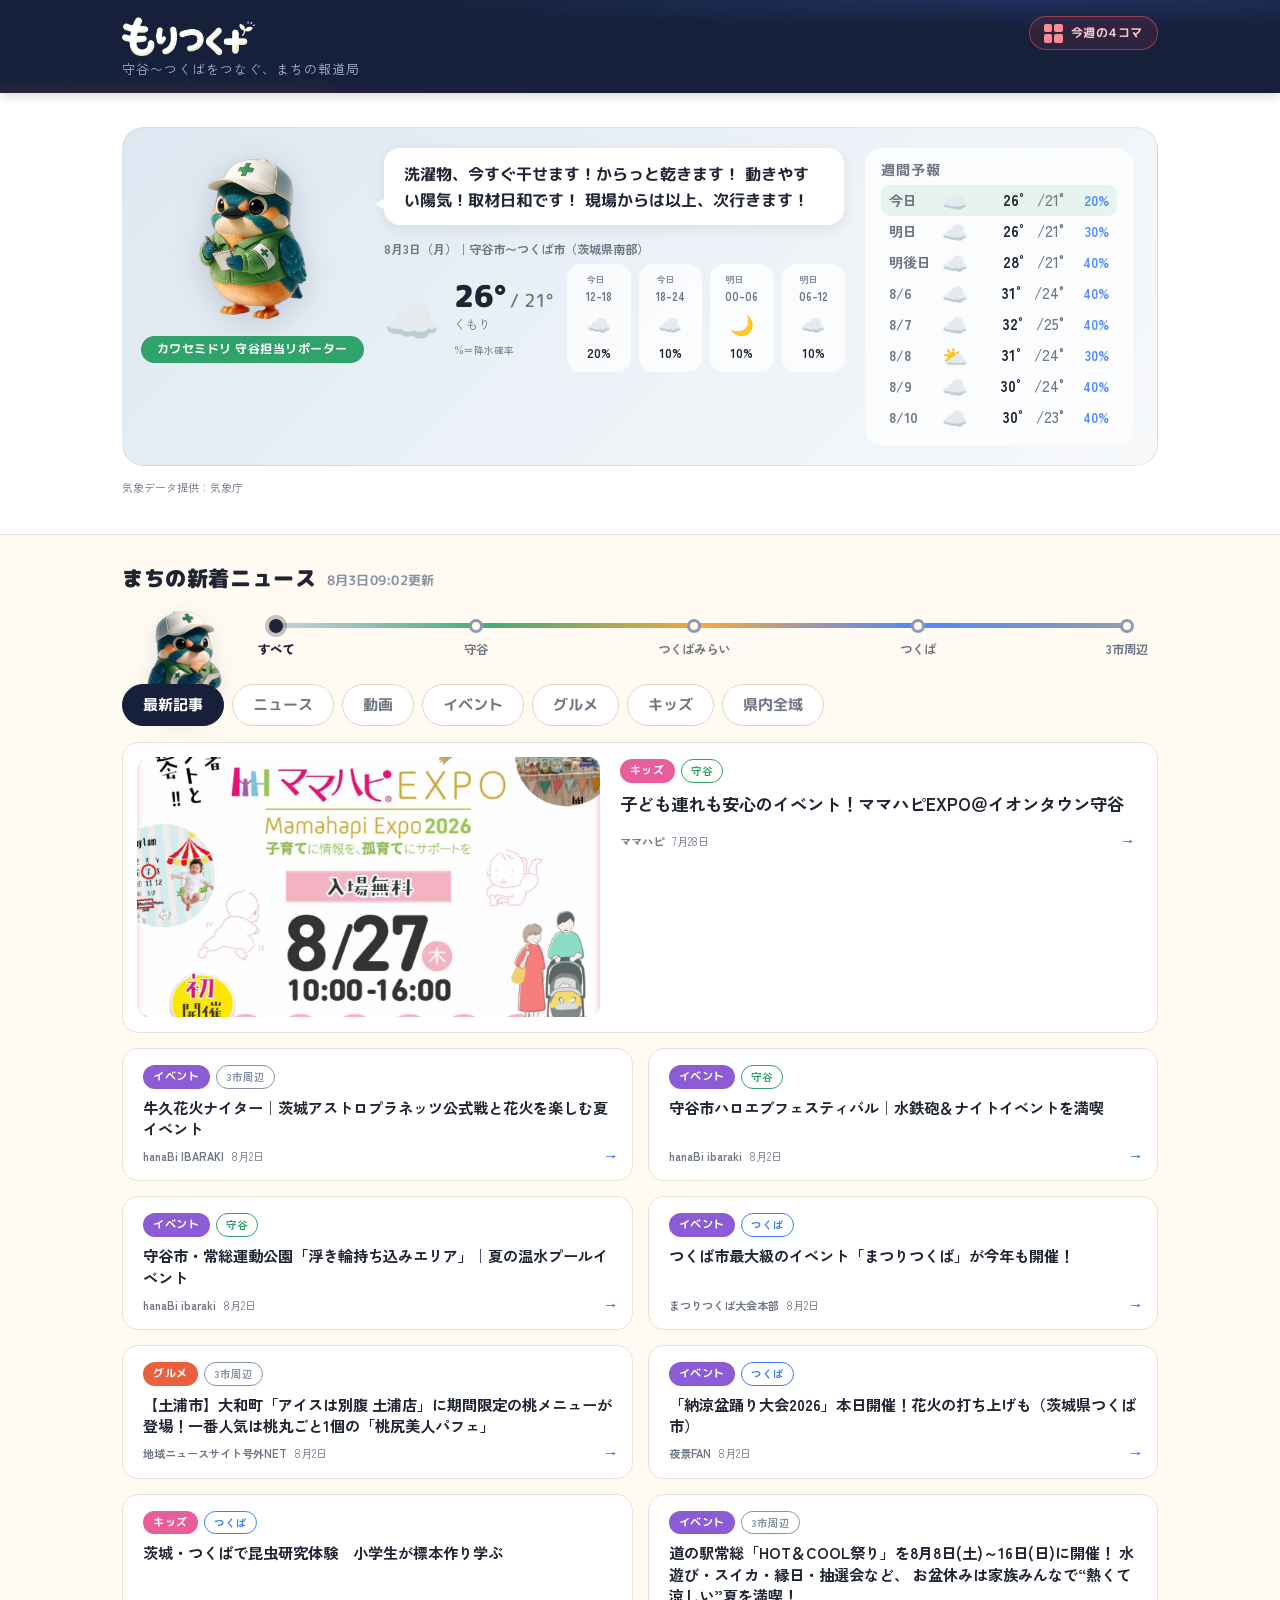
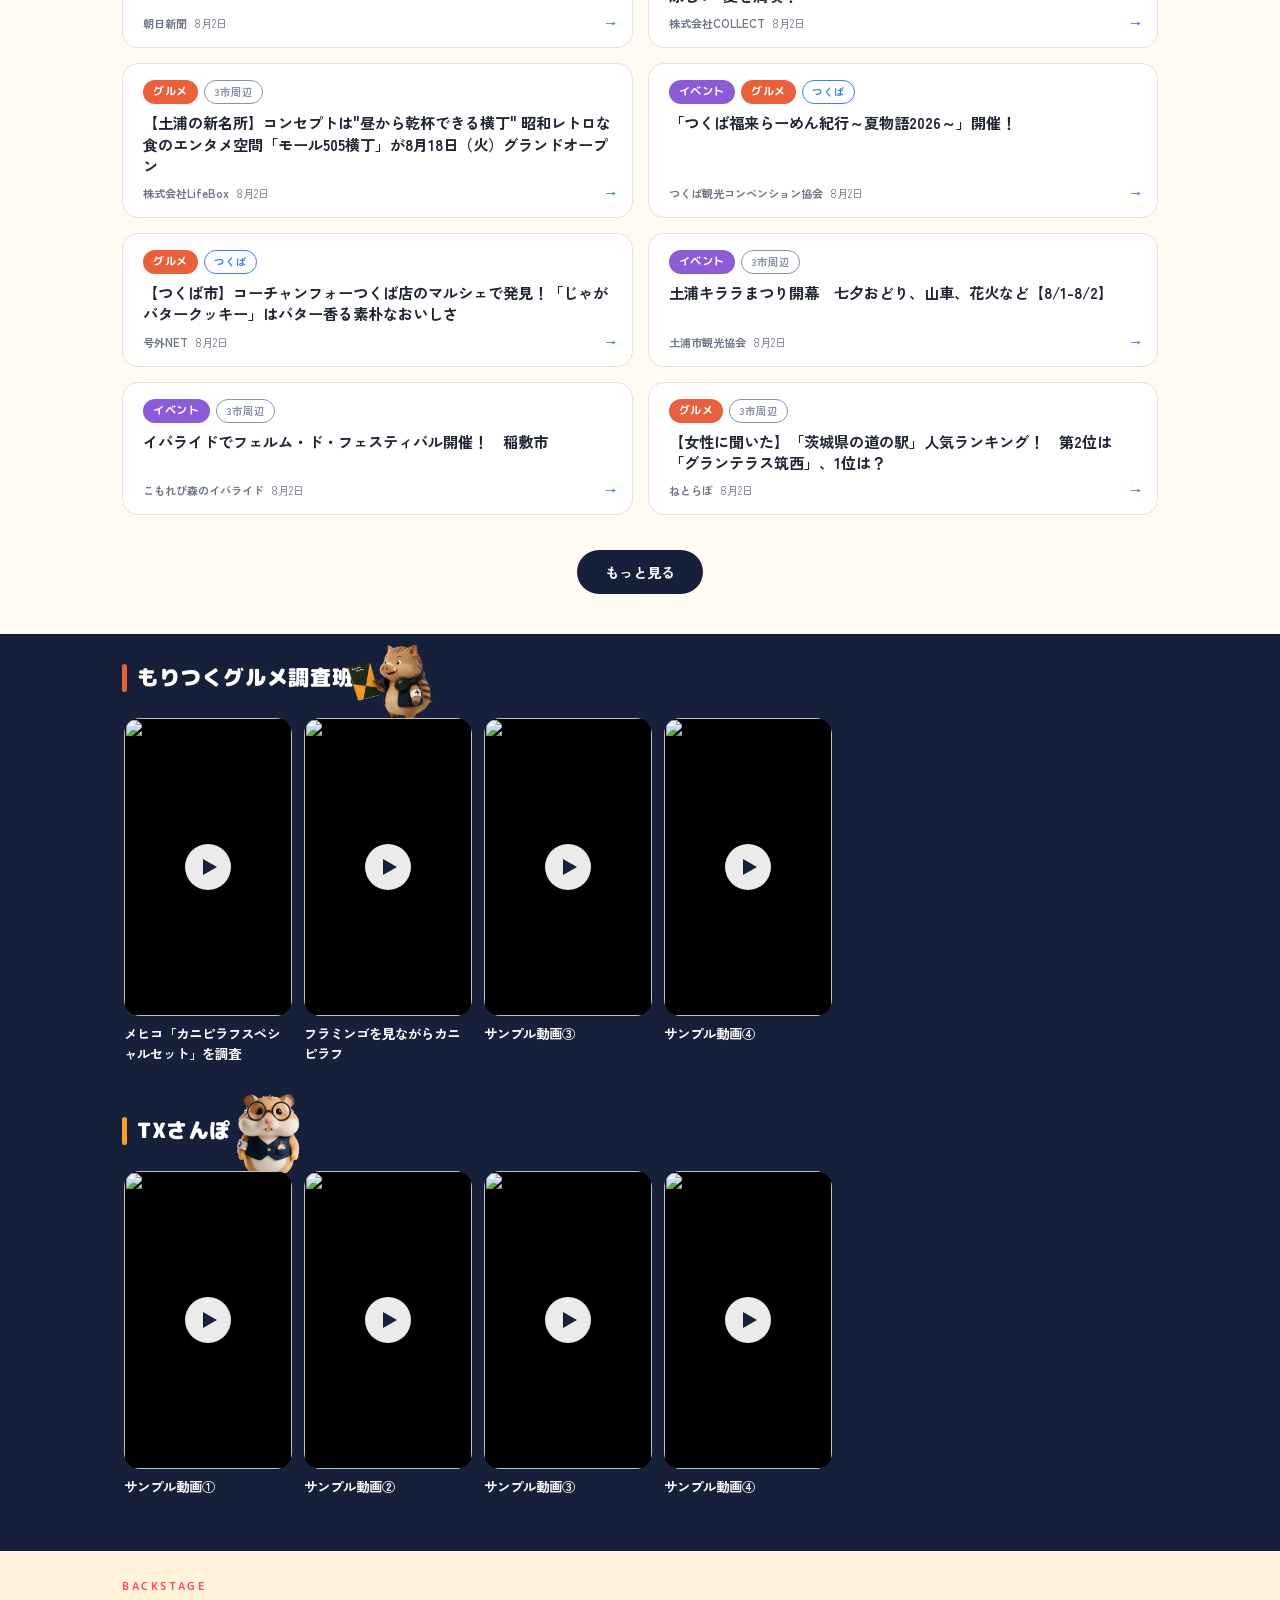
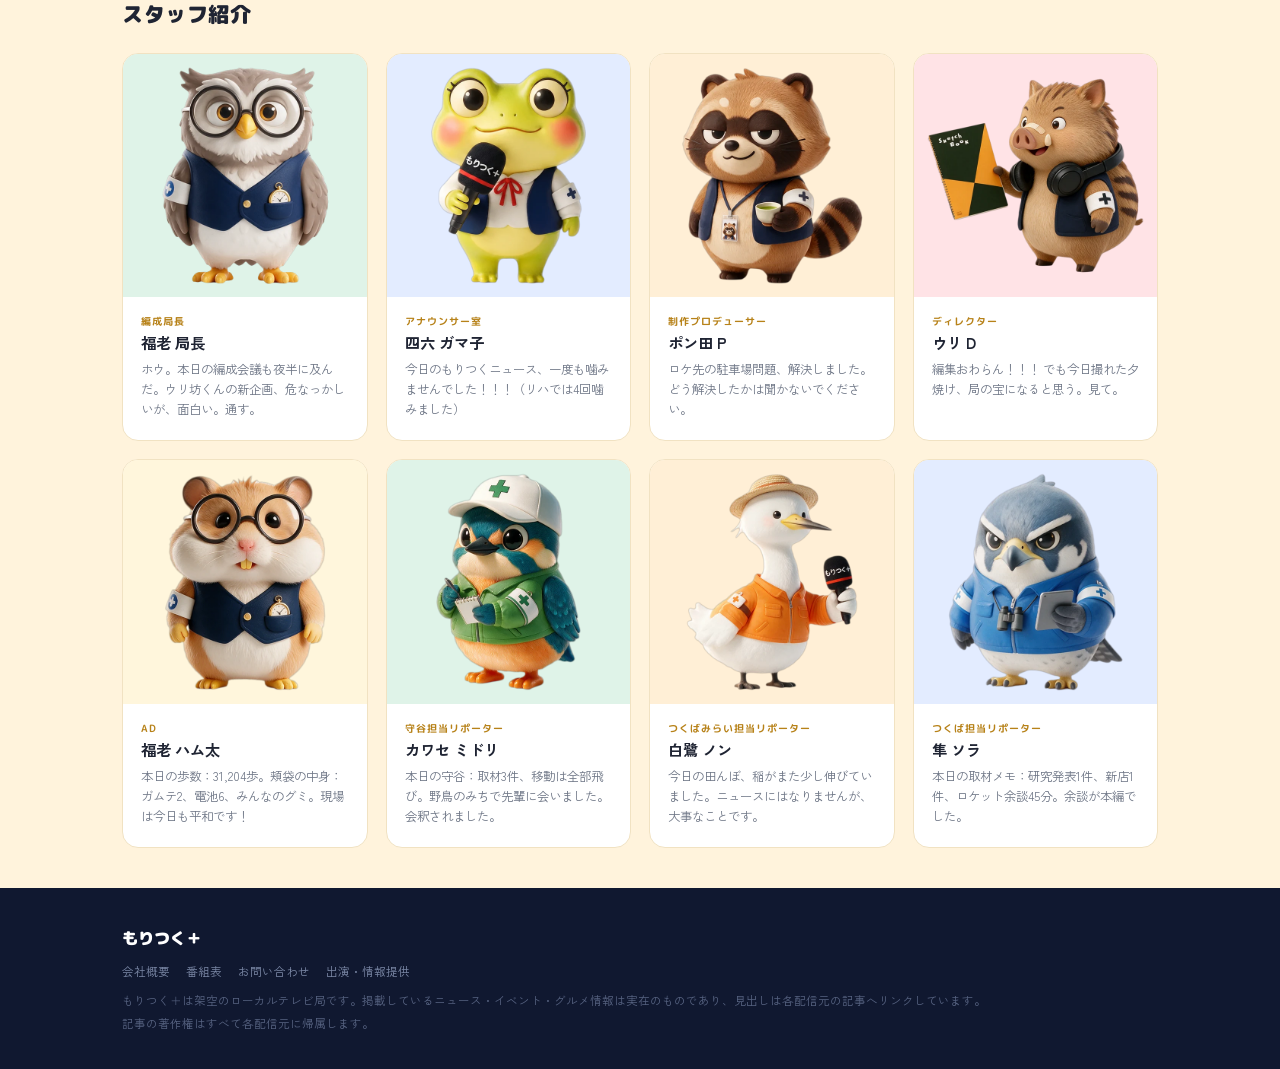
==== index.html @ d052b430 "ヘッダー固定" ====
<!DOCTYPE html>
<!-- もりつく＋ v51（2026-08-01）
     v24（単一10MB）から、HTML / CSS / JS / 画像 / データ に分割。見た目と動作は同一。
     更新するファイル： data/articles.json（記事） data/videos.json（動画） data/weather.json（天気・自動） -->
<html lang="ja">
<head>
<meta charset="UTF-8">
<meta name="viewport" content="width=device-width, initial-scale=1, viewport-fit=cover">
<title>もりつく＋ | 守谷〜つくばをつなぐ、まちの報道局</title>
<meta name="description" content="守谷・つくばみらい・つくば、TX沿線3市のニュース・イベント・グルメをお届けする、まちの報道局。">
<meta name="theme-color" content="#16203A">
<link rel="manifest" href="manifest.json">
<link rel="apple-touch-icon" href="icons/icon-192.png">
<meta name="apple-mobile-web-app-capable" content="yes">
<meta name="apple-mobile-web-app-status-bar-style" content="black-translucent">
<meta name="apple-mobile-web-app-title" content="もりつく＋">
<link rel="preconnect" href="https://fonts.googleapis.com">
<link rel="preconnect" href="https://fonts.gstatic.com" crossorigin>
<link href="https://fonts.googleapis.com/css2?family=M+PLUS+Rounded+1c:wght@500;700;900&family=Zen+Kaku+Gothic+New:wght@400;500;700&display=swap" rel="stylesheet">
<link rel="stylesheet" href="css/style.css">
</head>
<body>


<!-- ① ロゴ / ② 駅セレクタ -->
<header class="studio-head">
  <div class="wrap">
    <div class="head-top">
      <div class="brand">
        <h1 class="logo"><a href="#" id="logoHome" aria-label="もりつく＋ トップに戻る"><img src="images/logo-moritsuku.webp" alt="もりつく＋" width="459" height="144"></a></h1>
        <div class="tagline">守谷〜つくばをつなぐ、まちの報道局</div>
      </div>
      <a class="manga-btn" href="manga.html">
        <span class="manga-ico" aria-hidden="true"><i></i><i></i><i></i><i></i></span>今週の4コマ
      </a>
    </div>
  </div>
</header>

<!-- ② もりつく気象台（茨城県南部の予報1本。キャスターが日替わりで交代） -->
<section class="weather-sec" id="sec-weather">
  <div class="wrap">
    <div class="sec-head">
      <div>
        <h2 class="sec-title">もりつく気象台</h2>
      </div>
    </div>
    <div class="weather-card" id="weatherCard"></div>
    <div class="weather-note">気象データ提供：気象庁</div>
  </div>
</section>

<!-- ③ まちの新着ニュース（毎日更新ゾーン。ジャンル絞り込みはこのセクション専属） -->
<section id="sec-articles">
  <div class="wrap">
    <!-- 日替わりリポーター（午前5時に交代）＋見出し＋ジャンルチップ -->
    <div class="news-head">
      <div class="news-caster" id="newsCaster">
        <img id="newsCasterImg" alt="">
      </div>
      <div class="news-head-main">
        <div class="sec-head">
          <div>
            <h2 class="sec-title">まちの新着ニュース<span class="news-updated" id="news-updated"></span></h2>
          </div>
        </div>
        <!-- 駅セレクタ（記事の地域絞り込み専用。v27でヘッダーからここへ移設） -->
        <nav class="rail-nav" aria-label="地域で絞り込み">
          <div class="rail">
            <button class="station" data-city="all" aria-pressed="true" style="--stn:var(--ink)">
              <span class="dot"></span>すべて
            </button>
            <button class="station" data-city="moriya" aria-pressed="false" style="--stn:var(--c-moriya)">
              <span class="dot"></span>守谷
            </button>
            <button class="station" data-city="tsukubamirai" aria-pressed="false" style="--stn:var(--c-mirai)">
              <span class="dot"></span>つくばみらい
            </button>
            <button class="station" data-city="tsukuba" aria-pressed="false" style="--stn:var(--c-tsukuba)">
              <span class="dot"></span>つくば
            </button>
            <button class="station" data-city="kinko" aria-pressed="false" style="--stn:var(--c-kinko)">
              <span class="dot"></span>3市周辺
            </button>
          </div>
        </nav>
    <div class="genre-row" role="group" aria-label="ジャンルで絞り込み">
      <button class="chip" data-cat="all" aria-pressed="true">最新記事</button>
      <button class="chip" data-cat="news" aria-pressed="false">ニュース</button>
      <button class="chip" data-cat="video" aria-pressed="false">動画</button>
      <button class="chip" data-cat="event" aria-pressed="false">イベント</button>
      <button class="chip" data-cat="gourmet" aria-pressed="false">グルメ</button>
      <button class="chip" data-cat="kids" aria-pressed="false">キッズ</button>
      <button class="chip" data-cat="ibaraki" aria-pressed="false">県内全域</button>
        </div>
      </div>
    </div>
    <!-- イベントカレンダーへの入口（ジャンル「イベント」を選んだときだけ表示）。
         中身は events.html ＋ data/events.json -->
    <a class="cal-banner" id="calBanner" href="events.html" hidden>
      <img class="cal-icon" src="images/icon-calendar.webp" alt="" width="122" height="128">
      <span class="cal-title">イベントカレンダー</span>
      <span class="cal-arrow" aria-hidden="true">→</span>
    </a>
    <div class="card-grid" id="feed"></div>
    <div class="empty" id="emptyNote" hidden>この条件の記事はまだ入電していません。</div>
  </div>
</section>

<!-- ④ 番組（縦動画・番組ごとに横スクロール）
     見出しも中身も data/videos.json の shows から描画される。番組を増やすときは
     videos.json に1ブロック足すだけでよく、このHTMLは触らなくてよい。 -->
<section class="dark" id="sec-video">
  <div class="wrap" id="showRows"></div>
</section>

<!-- 動画ジャンル選択時のみ：記事カードがここ（番組セクションの下）へ移動する受け皿 -->
<section id="sec-feed-slot" hidden>
  <div class="wrap" id="feedSlot"></div>
</section>

<!-- ⑧ スタッフ紹介 -->
<section class="staff-sec" id="sec-staff">
  <div class="wrap">
    <div class="sec-head">
      <div>
        <span class="eyebrow">BACKSTAGE</span>
        <h2 class="sec-title">スタッフ紹介</h2>
      </div>
    </div>
    <div class="staff-grid" id="staff"></div>
  </div>
</section>

<footer>
  <div class="wrap">
    <div class="f-logo">もりつく＋</div>
    <div class="links">
      <a href="#">会社概要</a><a href="#">番組表</a><a href="#">お問い合わせ</a><a href="#">出演・情報提供</a>
    </div>
    <div class="disc">
      もりつく＋は架空のローカルテレビ局です。掲載しているニュース・イベント・グルメ情報は実在のものであり、見出しは各配信元の記事へリンクしています。<br>
      記事の著作権はすべて各配信元に帰属します。
    </div>
  </div>
</footer>

<script src="js/app.js"></script>
<script>
/* イベントカレンダーの入口は、ジャンル「イベント」を選んでいるときだけ出す。
   ジャンルの状態は app.js がチップの aria-pressed に書き込むので、それを見張って
   表示・非表示を切り替える（app.js 側は一切変更していない）。 */
(function () {
  const banner = document.getElementById("calBanner");
  const row = document.querySelector(".genre-row");
  if (!banner || !row) return;
  function sync() {
    const on = row.querySelector('.chip[data-cat="event"][aria-pressed="true"]');
    banner.hidden = !on;
  }
  new MutationObserver(sync).observe(row, {
    subtree: true, attributes: true, attributeFilter: ["aria-pressed"]
  });
  sync();
})();

/* ロゴをタップしたら：駅セレクタ「すべて」・ジャンル「最新記事」に戻してからページ最上部へ。
   実際の絞り込みは app.js 側の既存クリック処理をそのまま使う（ここでは state を直接触らない）。 */
(function () {
  const logo = document.getElementById("logoHome");
  if (!logo) return;
  logo.addEventListener("click", function (e) {
    e.preventDefault();
    const allStation = document.querySelector('.station[data-city="all"]');
    const allChip = document.querySelector('.chip[data-cat="all"]');
    if (allStation && allStation.getAttribute("aria-pressed") !== "true") allStation.click();
    if (allChip && allChip.getAttribute("aria-pressed") !== "true") allChip.click();
    window.scrollTo({ top: 0, behavior: "smooth" });
  });
})();
</script>
</body>
</html>
---- css/style.css ----
:root {
  --studio: #16203A;        /* オンエア中のスタジオ（暗部セクション） */
  --studio-deep: #101830;
  --daylight: #FFFBF2;      /* 日中のまち（明部セクション） */
  --ink: #1F2433;
  --ink-sub: #6E7686;
  --paper-line: #EBE3D2;
  --onair: #FF4B5C;         /* ON AIR ランプ */
  --c-moriya: #2FA36B;
  --c-mirai: #F59E2D;
  --c-tsukuba: #3D7BFF;
  --c-kinko: #8892A6;
  --radius: 16px;
}
* { margin: 0; padding: 0; box-sizing: border-box; }
body {
  font-family: "Zen Kaku Gothic New", "Hiragino Kaku Gothic ProN", sans-serif;
  background: var(--daylight);
  color: var(--ink);
  line-height: 1.7;
}
a { color: inherit; text-decoration: none; }
button { font-family: inherit; cursor: pointer; border: none; background: none; }
img { display: block; max-width: 100%; }
:focus-visible { outline: 3px solid var(--c-tsukuba); outline-offset: 2px; border-radius: 6px; }
.wrap { max-width: 1080px; margin: 0 auto; padding: 0 22px; }
.rounded { font-family: "M PLUS Rounded 1c", sans-serif; }

/* ========== ① ロゴ + ② 駅セレクタ（スタジオヘッダー） ========== */
.studio-head {
  position: sticky;
  top: 0;
  z-index: 200;
  background:
    radial-gradient(ellipse 90% 70% at 80% -10%, rgba(61,123,255,0.22), transparent 60%),
    radial-gradient(ellipse 60% 50% at 10% 110%, rgba(255,75,92,0.12), transparent 60%),
    var(--studio);
  color: #fff;
  padding: 14px 0 14px;   /* 駅セレクタを記事側へ移したので、ロゴ帯だけの高さに詰める */
  box-shadow: 0 2px 10px rgba(0,0,0,0.18);
}
.head-top {
  display: flex;
  align-items: flex-start;
  justify-content: space-between;
  gap: 16px;
  flex-wrap: nowrap;
}
.onair-lamp { flex-shrink: 0; }
.brand { display: flex; flex-direction: column; gap: 2px; }
/* ロゴは画像（透過WebP）。高さを基準に、幅は元画像の比率で自動 */
.logo {
  display: block;
  line-height: 0;
}
.logo a {
  display: block;
  cursor: pointer;
}
.logo img {
  height: clamp(1.9rem, 4.8vw, 2.6rem);
  width: auto;
  display: block;
}

/* 全角「＋」グリフはベースライン基準で下寄りに見えるため::beforeで描画し光学補正 */
.tagline {
  font-size: 0.8rem;
  color: #A9B5CC;
  letter-spacing: 0.08em;
}
@media (max-width: 640px) {
  .tagline { font-size: 0.64rem; letter-spacing: 0.04em; white-space: nowrap; }
}
.onair-lamp {
  display: inline-flex;
  align-items: center;
  gap: 8px;
  margin-top: 2px;
  padding: 6px 13px;
  border-radius: 999px;
  border: 1.5px solid rgba(255,75,92,0.55);
  background: rgba(255,75,92,0.1);
  font-family: "M PLUS Rounded 1c", sans-serif;
  font-weight: 700;
  font-size: 0.72rem;
  letter-spacing: 0.22em;
  color: #FF8B96;
}
.onair-lamp .bulb {
  width: 9px; height: 9px;
  border-radius: 50%;
  background: var(--onair);
  box-shadow: 0 0 10px var(--onair);
  animation: blink 1.8s ease-in-out infinite;
}
@keyframes blink { 50% { opacity: 0.25; box-shadow: none; } }

/* 駅セレクタ（v27でヘッダー内の暗い背景から、記事セクションの明るい背景へ移設）
   路線図の見立ては維持しつつ、白地で沈まないよう線と丸の色を作り直している */
/* overflow-x を使うと丸の外周（box-shadow）が上下で切れるため、
   はみ出しは overflow:visible のまま、内側の余白で逃がす */
.rail-nav {
  padding: 8px 0 30px;          /* 下30px＝ジャンルタブとの間隔 */
  padding-left: 126px;          /* 見出しキャラの右隣から路線を始める */
  overflow: visible;
}
.rail { position: relative; display: flex; justify-content: space-between; min-width: 0; }
.rail::before {
  content: "";
  position: absolute;
  left: 30px; right: 30px; top: 4.5px;   /* 丸(14px)の中心=7px に線の中心を合わせる */
  height: 5px;
  border-radius: 3px;
  background: linear-gradient(90deg, #C3CBDA, var(--c-moriya) 25%, var(--c-mirai) 50%, var(--c-tsukuba) 75%, var(--c-kinko) 100%);
  opacity: 0.9;
  z-index: 0;
}
.station {
  position: relative; z-index: 1;
  display: flex; flex-direction: column; align-items: center; gap: 7px;
  padding: 0 10px;
  color: var(--ink-sub);
  font-size: 0.78rem;
  font-weight: 600;
  transition: color 0.2s;
}
.station .dot {
  position: relative; z-index: 1;   /* 横線より手前。線が丸の内側に透けない */
  width: 14px; height: 14px;
  border-radius: 50%;
  background: #FDF8EE;              /* 中は紙色。横線が透けない */
  border: 3px solid #8E9AB2;        /* 外側の円。背景に溶けない濃さ */
  transition: all 0.2s;
}
.station:hover { color: var(--ink); }
.station[aria-pressed="true"] { color: var(--ink); font-weight: 800; }
.station[aria-pressed="true"] .dot {
  background: var(--stn, var(--ink));
  border-color: var(--stn, var(--ink));
  box-shadow: 0 0 0 4px color-mix(in srgb, var(--stn, #1F2433) 26%, transparent);
}

/* ========== ジャンル絞り込み（記事セクション内に配置） ========== */
.genre-row {
  display: flex; align-items: center; gap: 8px;
  overflow-x: auto; scrollbar-width: none;
  margin: -4px 0 30px;
}
.genre-row::-webkit-scrollbar { display: none; }
.genre-label {
  flex-shrink: 0;
  font-family: "M PLUS Rounded 1c", sans-serif;
  font-weight: 700; font-size: 0.72rem;
  color: var(--ink-sub); letter-spacing: 0.08em;
}
.chip {
  flex-shrink: 0;
  padding: 9px 20px;
  border-radius: 999px;
  border: 1.5px solid #DFD6C2;
  background: #fff;
  color: var(--ink-sub);
  font-family: "M PLUS Rounded 1c", sans-serif;
  font-weight: 700;
  font-size: 0.95rem;
  transition: all 0.15s;
}
.chip:hover { border-color: var(--studio); color: var(--studio); }
.chip[aria-pressed="true"] { background: var(--studio); border-color: var(--studio); color: #fff; }

/* ========== まちの新着ニュース：日替わりリポーター ========== */
.news-head { position: relative; }
/* 見出しはキャラの幅だけ右に逃がす。チップ行は全幅のまま、キャラの前面に重ねる */
.news-head .sec-head { margin-bottom: 14px; }   /* 見出しは気象台と同じ左端。キャラは背面に重ねる */
.news-head .genre-row { margin-bottom: 0; position: relative; z-index: 1; }
.news-head { margin-bottom: 16px; }   /* ジャンルタブと先頭記事の間隔 */
.news-caster {
  position: absolute;
  left: 0;
  bottom: -2px;   /* 足元がジャンルタブ行の下端に揃う */
  width: 124px;
  z-index: 0;              /* 見出し・タブより背面 */
  line-height: 0;
  pointer-events: none;
  animation: casterIn 0.5s ease-out both;
}
.news-caster img {
  width: 100%;
  height: auto;
  display: block;
  filter: drop-shadow(0 6px 10px rgba(22,32,58,0.12));
}
@keyframes casterIn {
  from { opacity: 0; transform: translateY(8px); }
  to   { opacity: 1; transform: none; }
}

/* ========== 今週のオンエア：日替わり制作班スタッフ ========== */
.onair-head { position: relative; display: inline-block; }
.onair-caster {
  position: absolute;
  left: calc(100% - 11px);   /* 見出しの「ア」に少し重ねる */
  bottom: -24px;             /* サムネイル上端に4px潜り込ませて隙間をなくす */
  width: 96px;
  height: 85px;              /* ← ここで下部をトリミング */
  overflow: hidden;
  line-height: 0;
  pointer-events: none;
  animation: casterIn 0.5s ease-out both;
}
.onair-caster img { width: 100%; height: auto; display: block; }

/* ========== セクション共通 ========== */
section { padding: 26px 0 40px; }
.sec-head { display: flex; align-items: baseline; gap: 12px; margin-bottom: 20px; flex-wrap: wrap; }
.sec-title {
  font-family: "M PLUS Rounded 1c", sans-serif;
  font-weight: 900;
  font-size: 1.3rem;
  letter-spacing: 0.03em;
}
/* 見出し右の「M月D日H時更新」。控えめな小さめ表示 */
.news-updated {
  margin-left: 10px;
  font-family: "M PLUS Rounded 1c", sans-serif;
  font-size: 0.62em;
  font-weight: 700;
  color: var(--muted, #8892a6);
  letter-spacing: 0.02em;
  white-space: nowrap;
  vertical-align: middle;
}
@media (max-width: 640px) {
  /* スマホでもPCと同じく見出しの右隣に置く（入りきらないときだけ折り返す） */
  .news-updated { margin-left: 8px; font-size: 0.6rem; }
}

.sec-note { font-size: 0.74rem; color: var(--ink-sub); }
.dark { background: var(--studio); color: #fff; }
.dark.deep { background: var(--studio-deep); }
.dark .sec-note { color: #8B98B4; }
.eyebrow {
  font-family: "M PLUS Rounded 1c", sans-serif;
  font-weight: 700;
  font-size: 0.68rem;
  letter-spacing: 0.24em;
  color: var(--onair);
  display: block;
  margin-bottom: 2px;
}

/* ========== ★ もりつく気象台（お天気コーナー番組） ========== */
/* 気象台は見出しを出さず、天気カードから直接始める。
   カード内にキャスター名が出るため、見出しが無くても何のコーナーかは伝わる */
#sec-weather .sec-head,
#sec-weather .sec-title { display: none; }

.weather-sec { padding: 34px 0 38px; background: #fff; border-bottom: 1px solid var(--paper-line); }
.wx-stage {
  position: relative;
  display: flex; align-items: flex-end; gap: 20px;
  border-radius: 22px;
  padding: 20px 24px 20px 18px;
  border: 1.5px solid rgba(31,36,51,0.08);
}
.wx-stage.sky-sun { background: linear-gradient(135deg, #D9F0FF 0%, #F4FBFF 55%, #FFF6DE 100%); }
.wx-stage.sky-cloud { background: linear-gradient(135deg, #DDE8F2 0%, #EEF3F8 60%, #F7F9FB 100%); }
.wx-stage.sky-rain { background: linear-gradient(135deg, #CBD8E6 0%, #E3EAF2 60%, #EFF3F8 100%); }
.wx-caster {
  flex-shrink: 0;
  display: flex; flex-direction: column; align-items: center; gap: 6px;
  margin-top: -34px;
}
.wx-caster img { height: 148px; width: auto; filter: drop-shadow(0 8px 16px rgba(31,36,51,0.18)); }
.wx-caster-tag {
  font-family: "M PLUS Rounded 1c", sans-serif;
  font-weight: 700; font-size: 0.78rem; letter-spacing: 0.04em;
  color: #fff; background: var(--cc, var(--onair));
  padding: 5px 16px; border-radius: 999px;
  /* 名前が極端に長い場合だけ折り返す。左の欄が広がりすぎて
     降水確率の枠を押し出すのを防ぐための保険 */
  max-width: 300px; white-space: normal; text-align: center; line-height: 1.35;
}
.wx-main { flex: 1; min-width: 0; }
/* PC：今日の天気を大きく表示し、縦方向はセンター寄せで余白を分散 */
@media (min-width: 641px) {
  /* キャラと吹き出しの高さを揃える。キャラを上端に置き、
     吹き出しもカードの先頭から始めることで「顔の横で話している」形にする */
  .wx-stage { align-items: flex-start; }
  .wx-caster { margin-top: 0; align-self: flex-start; }
  .wx-caster img { height: 182px; }
  .wx-main { align-self: stretch; display: flex; flex-direction: column; justify-content: flex-start; }
  .wx-bubble { font-size: 0.9rem; padding: 12px 18px; }
  .wx-icon { font-size: 3.4rem; }
  .wx-temp { font-size: 2.3rem; }
  .wx-cond { font-size: 0.82rem; }
  .h-slot .h-icon { font-size: 1.35rem; }
}
.wx-bubble {
  position: relative;
  background: #fff;
  border-radius: 16px;
  padding: 13px 20px;
  font-family: "M PLUS Rounded 1c", sans-serif;
  font-weight: 700; font-size: 1.02rem;
  box-shadow: 0 4px 14px rgba(31,36,51,0.08);
  margin-bottom: 14px;
  width: fit-content;
  max-width: 460px;      /* コメントが3文になったので、横に伸びすぎず折り返すように */
  line-height: 1.55;
}
.wx-bubble::before {
  content: "";
  position: absolute; left: -9px; bottom: 14px;
  border-style: solid; border-width: 7px 12px 7px 0;
  border-color: transparent #fff transparent transparent;
}
/* 画面が狭くても縦に折り返さない。あふれる場合は降水確率の枠だけ横に流す
   （折り返すとカードが一気に40px以上伸びてしまうため） */
.wx-now { display: flex; align-items: center; gap: 18px; flex-wrap: nowrap; }
.wx-icon { font-size: 2.8rem; line-height: 1; }
.wx-city { font-size: 0.76rem; color: var(--ink-sub); font-weight: 700; margin-bottom: 4px; }
.wx-temp { font-family: "M PLUS Rounded 1c", sans-serif; font-weight: 900; font-size: 1.9rem; line-height: 1.2; white-space: nowrap; }
.wx-temp .low { color: var(--ink-sub); font-size: 1.1rem; font-weight: 500; margin-left: 4px; }
.wx-cond { font-size: 0.78rem; color: var(--ink-sub); }
.wx-hourly {
  display: flex; gap: 8px; flex-wrap: nowrap;
  min-width: 0; overflow-x: auto; scrollbar-width: none;
}
.wx-hourly::-webkit-scrollbar { display: none; }
/* 「％＝降水確率」は気温ブロックの下端に添える。
   降水確率の枠と同じ行に収まるので、カードの高さは増えない */
.wx-temp-block { display: flex; flex-direction: column; }
.wx-hourly-note {
  margin-top: 6px;
  font-size: 0.6rem; color: var(--ink-sub); white-space: nowrap;
}
.h-slot {
  display: flex; flex-direction: column; align-items: center; gap: 2px;
  min-width: 58px; padding: 8px 5px;
  background: rgba(255,255,255,0.75);
  border-radius: 14px;
}
.h-slot .h-time { font-size: 0.72rem; color: var(--ink-sub); font-weight: 700; white-space: nowrap; }
.h-day { display: block; font-size: 0.78em; opacity: 0.8; font-weight: 700; }
.h-slot .h-icon { font-size: 1.2rem; }
.h-slot .h-temp { font-size: 0.78rem; font-weight: 700; }
.wx-week { display: none; gap: 8px; overflow-x: auto; scrollbar-width: none; margin-top: 14px; }
.wx-week::-webkit-scrollbar { display: none; }
/* PC：週間予報はカード右側のパネルに格納（左側と高さが揃うようコンパクトに） */
.wx-week-side {
  flex-shrink: 0;
  width: 268px;
  align-self: flex-end;
  background: rgba(255,255,255,0.75);
  border-radius: 16px;
  padding: 10px 16px 12px;
  display: flex; flex-direction: column; gap: 0;
}
.ws-title {
  font-family: "M PLUS Rounded 1c", sans-serif;
  font-weight: 700; font-size: 0.86rem;
  color: var(--ink-sub); letter-spacing: 0.08em;
  padding-bottom: 3px;
}
.ws-row {
  display: flex; align-items: center; gap: 9px;
  font-size: 0.95rem; font-weight: 700;
  padding: 0 8px; border-radius: 9px;
  line-height: 1.3; min-height: 31px;
}
.ws-row.today { background: color-mix(in srgb, var(--cc, var(--onair)) 12%, #fff); }
.ws-row .ws-d { width: 3.1em; white-space: nowrap; color: var(--ink-sub); font-weight: 700; font-size: 0.88rem; }
.ws-row .ws-i { font-size: 1.3rem; }
/* 気温と降水確率は1行に横並び。気温を左、降水確率を右端に置く */
.ws-row .ws-t {
  margin-left: auto;
  display: flex; align-items: baseline; gap: 6px;
}
.ws-row .ws-t .lo { color: var(--ink-sub); font-weight: 500; }
.ws-row .ws-pop {
  width: 2.5em; text-align: right;
  font-size: 0.9em; font-weight: 700;
  color: var(--c-tsukuba); opacity: 0.85;
}
/* 幅の狭いPC・タブレット横向き：週間予報とキャラを少し細くして、
   吹き出しや気温が押し潰されないようにする（このブロックは基本指定より後に置くこと） */
/* 広い画面での気象台。基本指定より後に置かないと効かないので、必ずこの位置に置くこと。
   降水確率の4枠は固定幅にせず、残った幅を分け合う形にしている。
   キャスター名の長さ（「白鷺ノン つくばみらい担当リポーター」は長い）や
   端末のフォントによって左側の幅が変わっても、枠が切れないようにするため。 */
@media (min-width: 1091px) {
  .wx-now { gap: 14px; }
  .wx-hourly { gap: 8px; min-width: 0; flex: 1 1 auto; }
  .h-slot { flex: 1 1 0; min-width: 46px; max-width: 92px; }
}

@media (min-width: 641px) and (max-width: 1090px) {
  .wx-week-side { width: 214px; padding: 8px 12px 10px; }
  .ws-row { font-size: 0.84rem; min-height: 28px; gap: 7px; }
  .ws-row .ws-d { font-size: 0.8rem; }
  .ws-row .ws-i { font-size: 1.12rem; }
  /* 降水確率の枠は固定幅をやめ、残った幅を4つで分け合う（切れずに全部見える） */
  .wx-now { gap: 12px; }
  .wx-icon { font-size: 2.3rem; }
  .wx-temp { font-size: 1.7rem; }
  .wx-hourly { overflow-x: auto; gap: 6px; width: 100%; }
  .h-slot { flex: 1 1 0; min-width: 44px; padding: 8px 3px; }
  .h-slot .h-time { font-size: 0.62rem; }
  .h-slot .h-icon { font-size: 1.15rem; }
  .h-slot .h-temp { font-size: 0.72rem; }
  .wx-caster img { height: 152px; }
  .wx-caster-tag { font-size: 0.68rem; padding: 4px 12px; }
}
@media (min-width: 641px) and (max-width: 860px) {
  .wx-caster img { height: 136px; }
  .wx-caster-tag { font-size: 0.64rem; padding: 4px 11px; }
  .wx-week-side { width: 190px; }
  .ws-row { font-size: 0.78rem; min-height: 26px; }
}

@media (max-width: 640px) { .wx-week-side { display: none; } }
.w-day {
  display: flex; flex-direction: column; align-items: center; gap: 1px;
  min-width: 68px; padding: 12px 6px;
  line-height: 1.4;
  border-radius: 14px;
  background: #fff;
  border: 1.5px solid var(--paper-line);
}
.w-day.today {
  border-color: var(--cc, var(--onair));
  box-shadow: 0 0 0 3px color-mix(in srgb, var(--cc, var(--onair)) 16%, transparent);
}
.w-day .d-label { font-size: 0.66rem; color: var(--ink-sub); font-weight: 700; }
.w-day .d-icon { font-size: 1.2rem; }
.w-day .d-temp { font-size: 0.72rem; font-weight: 700; }
.w-day .d-temp .lo { color: var(--ink-sub); font-weight: 500; }
.w-day .d-pop { font-size: 0.6rem; font-weight: 700; color: var(--c-tsukuba); opacity: 0.85; }
.weather-note { font-size: 0.68rem; color: var(--ink-sub); margin-top: 12px; }
.wx-week-toggle { display: none; }
.wx-foot { display: contents; }
.wx-note-inline { display: none; }
@media (max-width: 640px) {
  /* 1段目:名前タグ／2段目:吹き出し／キャラは左で2段ぶち抜き／3段目:今日の天気＋時間帯予報 */
  .wx-stage {
    display: grid;
    grid-template-columns: auto 1fr;
    align-items: start;
    gap: 6px 10px;
    padding: 12px;
  }
  .wx-caster { display: contents; }
  /* レイアウト上の占有幅は元の84pxに戻す（吹き出しの横幅を元に戻すため）。
     見た目だけ拡大して上の余白を埋める。transformは場所取りに影響しない */
  .wx-caster img {
    grid-column: 1; grid-row: 1 / 3; height: 84px; width: auto; align-self: end;
    transform: scale(1.2); transform-origin: bottom center;
  }
  .wx-caster-tag { grid-column: 2; grid-row: 1; justify-self: start; font-size: 0.56rem; padding: 3px 10px; }
  .wx-main { display: contents; }
  .wx-bubble {
    grid-row: 2; grid-column: 2;
    align-self: start;
    margin: 0;
    font-size: 0.75rem; padding: 8px 12px;
    line-height: 1.5; max-width: none;
  }
  .wx-city { grid-row: 3; grid-column: 1 / -1; margin-bottom: 0; }
  .wx-now {
    grid-row: 4; grid-column: 1 / -1;
    display: flex; align-items: center; gap: 10px; flex-wrap: nowrap;
  }
  .wx-icon { font-size: 1.9rem; }
  .wx-temp { font-size: 1.5rem; }
  /* 降水確率は気温の右隣。3枠が収まるよう、見出しは2行に折り返して幅を節約する */
  .wx-hourly {
    flex: 1; min-width: 0;
    flex-wrap: nowrap; overflow-x: auto; scrollbar-width: none;
    gap: 4px;
  }
  .wx-hourly::-webkit-scrollbar { display: none; }
  .h-slot { flex: 0 0 auto; min-width: 48px; padding: 5px 3px; gap: 0; }
  .wx-hourly-note { font-size: 0.52rem; margin-top: 4px; }
  .h-slot .h-time {
    font-size: 0.6rem; line-height: 1.25;
    white-space: normal; text-align: center;
  }
  .h-slot .h-icon { font-size: 0.95rem; }
  .h-slot .h-temp { font-size: 0.66rem; }
  /* 週間予報はタップで開閉（コンパクト化のため既定は非表示） */
  .wx-week { display: none; }
  .wx-week.open { display: flex; margin-top: 10px; }
  .wx-foot { display: flex; align-items: center; gap: 10px; margin-top: 8px; }
  .wx-note-inline { display: inline; font-size: 0.6rem; color: var(--ink-sub); }
  .wx-week-toggle {
    display: inline-flex; align-items: center; gap: 6px;
    margin-top: 0;
    padding: 6px 14px;
    border-radius: 999px;
    border: 1.5px solid var(--paper-line);
    background: #fff;
    color: var(--ink-sub);
    font-family: "M PLUS Rounded 1c", sans-serif;
    font-weight: 700; font-size: 0.74rem;
  }
  .wx-week-toggle::after { content: "▼"; font-size: 0.6rem; }
  .wx-week-toggle.open::after { content: "▲"; }
  .weather-note { display: none; }
}

/* ========== ④ 番組（縦動画・番組ごとに横スクロール） ========== */
.show-row + .show-row { margin-top: 36px; }
.show-row .sec-head { margin-bottom: 18px; }
.show-row .sec-title { position: relative; padding-left: 15px; }
/* 見出しの左に番組カラーの帯。色は videos.json の accent から */
.show-row .sec-title::before {
  content: "";
  position: absolute; left: 0; top: 0.16em; bottom: 0.16em;
  width: 5px; border-radius: 3px;
  background: var(--accent, #3D7BFF);
}
.show-empty { color: #8B98B4; font-size: 0.85rem; padding: 22px 0 8px; }

.short-shelf {
  display: flex; gap: 12px;
  overflow-x: auto;
  padding: 4px 22px 14px 2px;
  margin-right: -22px;              /* 右端を画面の端まで流し切る（まだ先がある感） */
  scroll-snap-type: x proximity;
  -webkit-overflow-scrolling: touch;
}
.short-shelf::-webkit-scrollbar { height: 8px; }
.short-shelf::-webkit-scrollbar-thumb { background: #3A4763; border-radius: 4px; }
.short-shelf .item { flex: 0 0 168px; scroll-snap-align: start; }
.short-shelf .screen { aspect-ratio: 9 / 16; }   /* ← 縦動画。共通の16:9を上書き */
.short-shelf .screen .play { width: 46px; height: 46px; }
.short-shelf .screen .play::after { border-width: 8px 0 8px 14px; margin-left: 3px; }
.short-shelf .v-caption { margin-top: 8px; }
.short-shelf .v-caption .t { font-size: 0.84rem; line-height: 1.45; }

.screen {
  position: relative;
  border-radius: var(--radius);
  overflow: hidden;
  background: #000;
  aspect-ratio: 16 / 9;
  display: block;
  transition: transform 0.18s;
}
.screen:hover { transform: translateY(-3px); }
.screen svg { width: 100%; height: 100%; display: block; }
.screen img { width: 100%; height: 100%; object-fit: cover; display: block; }
.screen .play {
  position: absolute; inset: 0; margin: auto;
  width: 62px; height: 62px;
  border-radius: 50%;
  background: rgba(255,255,255,0.92);
  display: grid; place-items: center;
  transition: transform 0.18s;
}
.screen .play::after {
  content: "";
  border-style: solid;
  border-width: 11px 0 11px 19px;
  border-color: transparent transparent transparent var(--studio);
  margin-left: 4px;
}
.screen:hover .play { transform: scale(1.08); }
.screen .dur {
  position: absolute; right: 8px; bottom: 8px;
  background: rgba(0,0,0,0.72);
  color: #fff;
  font-size: 0.66rem;
  font-weight: 700;
  padding: 3px 7px;
  border-radius: 6px;
}
.v-caption { margin-top: 10px; }
.v-caption .t { font-weight: 700; font-size: 0.95rem; line-height: 1.5; }
.v-caption .m { font-size: 0.72rem; color: #8B98B4; margin-top: 2px; }

/* ========== ⑥ 記事カード ========== */
.card-grid { display: grid; grid-template-columns: repeat(2, 1fr); gap: 15px; }
@media (max-width: 640px) { .card-grid { grid-template-columns: 1fr; } }
.card {
  background: #fff;
  border: 1px solid var(--paper-line);
  border-radius: var(--radius);
  padding: 16px 16px 14px 20px;
  display: flex; flex-direction: row; gap: 14px; align-items: stretch;
  transition: transform 0.15s, box-shadow 0.15s;
}
.card-main { flex: 1; min-width: 0; display: flex; flex-direction: column; gap: 8px; }
.card .meta { margin-top: auto; }
.thumb {
  flex-shrink: 0; align-self: center;
  width: 84px; height: 84px;
  border-radius: 12px;
  display: grid; place-items: center;
  font-size: 2rem;
  overflow: hidden;
}
.thumb img { width: 100%; height: 100%; object-fit: cover; display: block; }
/* サムネイル画像が無いとき：グラデーションの中央に局ロゴ（切り抜かず全体を見せる） */
.thumb-logo img {
  width: auto; height: auto;
  max-width: 68%; max-height: 42%;
  object-fit: contain;
  opacity: 0.92;
}
/* 先頭記事のフィーチャー型：サムネイル大・上部配置 */
.card.featured { flex-direction: column; grid-column: 1 / -1; padding: 14px 14px 15px; gap: 12px; }
.card.featured .thumb-lg {
  width: 100%; height: auto;
  aspect-ratio: 16 / 9;
  align-self: stretch;
  font-size: 3.6rem;
}
.card.featured .card-main { padding: 0 6px 0 8px; }
.card.featured .title { font-size: 1.08rem; line-height: 1.45; }
/* PC：フィーチャー型は横並び（16:9サムネ左＋テキスト右） */
@media (min-width: 641px) {
  .card.featured { flex-direction: row; align-items: flex-start; gap: 20px; }
  .card.featured .thumb-lg { width: 46%; align-self: flex-start; }
  /* テキストは上詰め。見出しが枠の一番上に来るようにする */
  .card.featured .card-main { padding: 2px 10px 6px 0; justify-content: flex-start; }
  .card.featured .title { flex-grow: 0; margin-bottom: 8px; }
}
@media (max-width: 640px) {
  .thumb { width: 76px; height: 76px; font-size: 1.7rem; }
  /* スマホ：先頭記事は見出しを先に見せる（サムネイルは下に回す） */
  .card.featured { flex-direction: column; }
  .card.featured .card-main { order: 1; }
  .card.featured .thumb-lg { order: 2; width: 100%; height: auto; max-height: 220px; font-size: 3rem; }
}
.card:hover { transform: translateY(-2px); box-shadow: 0 10px 26px rgba(31,36,51,0.09); }
.badges { display: flex; align-items: center; gap: 6px; flex-wrap: wrap; }
.cat {
  font-family: "M PLUS Rounded 1c", sans-serif;
  font-size: 0.66rem; font-weight: 700; letter-spacing: 0.06em;
  padding: 3px 10px; border-radius: 999px; color: #fff;
}
.cat.news { background: #4A5A7A; }
.cat.event { background: #8B5CD6; }
.cat.gourmet { background: #E8603C; }
.cat.kids { background: #E85D9C; }
.cat.ibaraki { background: #0E9AA7; }   /* 県内全域＝3市の外側。他ジャンルと混ざらない青緑 */
.city-badge {
  font-size: 0.66rem; font-weight: 700;
  padding: 2px 9px; border-radius: 999px; border: 1.5px solid;
}
.city-badge.moriya { color: var(--c-moriya); border-color: var(--c-moriya); }
.city-badge.tsukubamirai { color: #C97D14; border-color: var(--c-mirai); }
.city-badge.tsukuba { color: var(--c-tsukuba); border-color: var(--c-tsukuba); }
.city-badge.kinko { color: var(--c-kinko); border-color: var(--c-kinko); }
.card .title { font-weight: 700; font-size: 0.95rem; line-height: 1.4; flex-grow: 1; }
.card .meta { display: flex; gap: 8px; font-size: 0.7rem; color: var(--ink-sub); }
.card .meta .src { font-weight: 700; }
.card .meta .arrow { margin-left: auto; color: var(--c-tsukuba); font-weight: 700; }
.empty { text-align: center; color: var(--ink-sub); padding: 40px 0; font-size: 0.88rem; }

/* ========== ⑧ スタッフのお仕事 ========== */
.staff-sec { background: #FFF3DC; }
.staff-grid { display: grid; grid-template-columns: repeat(auto-fill, minmax(230px, 1fr)); gap: 18px; }
.staff-card {
  background: #fff;
  border-radius: var(--radius);
  border: 1px solid #F1E2C2;
  overflow: hidden;
  display: flex; flex-direction: column;
  transition: transform 0.15s, box-shadow 0.15s;
}
.staff-card:hover { transform: translateY(-3px); box-shadow: 0 12px 28px rgba(120,90,20,0.14); }
.avatar {
  width: 100%;
  aspect-ratio: 1 / 1;
  flex-shrink: 0;
  display: grid; place-items: center;
  overflow: hidden;
}
.avatar img { width: 100%; height: 100%; object-fit: contain; }
.staff-card .body { padding: 16px 18px 20px; }
.staff-card .role {
  font-family: "M PLUS Rounded 1c", sans-serif;
  font-size: 0.64rem; font-weight: 700; letter-spacing: 0.1em;
  color: #B78219;
}
.staff-card .name { font-weight: 700; font-size: 0.95rem; }
.staff-card .blog { font-size: 0.78rem; color: var(--ink-sub); margin-top: 4px; line-height: 1.6; }
.staff-note {
  margin-top: 18px;
  font-size: 0.74rem;
  color: #A08248;
  text-align: center;
}

/* ========== フッター ========== */
footer {
  background: var(--studio-deep);
  color: #7B88A6;
  padding: 34px 0;
  font-size: 0.72rem;
  line-height: 2;
}
footer .f-logo {
  font-family: "M PLUS Rounded 1c", sans-serif;
  font-weight: 900; font-size: 1rem; color: #fff;
}
footer .links { display: flex; gap: 16px; flex-wrap: wrap; margin: 6px 0; }
footer .links a:hover { color: #fff; }
footer .disc { color: #566280; }

@media (max-width: 760px) {
  section { padding: 20px 0 32px; }
}
@media (max-width: 640px) {
  section { padding: 14px 0 24px; }
  .sec-head { margin-bottom: 12px; }
  .weather-sec { padding: 12px 0 16px; }
  /* 6ジャンルを1行・1画面幅に収める（均等割り） */
  /* ジャンル7種は1画面に詰め込まず、横スライド式にして文字を読める大きさに保つ */
  .genre-row {
    margin: -4px 0 12px; gap: 5px; flex-wrap: nowrap;
    overflow-x: auto; overflow-y: visible;
    -webkit-overflow-scrolling: touch;
    scroll-snap-type: x proximity;
    padding-right: 22px;              /* 右端の「まだ先がある」余白 */
    margin-right: -22px;              /* 画面端まで流し切る */
  }
  .chip {
    flex: 0 0 auto;                   /* 幅を縮めず、文字なりの大きさを保つ */
    padding: 7px 10px;
    font-size: 0.73rem;
    letter-spacing: 0;
    white-space: nowrap;
    scroll-snap-align: start;
  }
  /* スマホ：キャラは小さめ。チップ行は全幅のまま（背面にキャラが重なる） */
  /* キャラは見出しの左に置き、タブ行とは重ねない（先頭タブが切れないため） */
  .news-caster { width: 78px; bottom: 22px; left: -8px; }
  /* スマホは見出し下マージンが12pxなので、トリミング位置もそれに合わせる */
  .onair-caster { width: 76px; height: 69px; bottom: -16px; left: calc(100% - 9px); }
  /* スマホの縦動画カード：390px幅で2.3枚見える大きさ */
  .show-row + .show-row { margin-top: 26px; }
  .show-row .sec-head { margin-bottom: 14px; }
  .short-shelf { gap: 10px; }
  .short-shelf .item { flex: 0 0 148px; }
  .short-shelf .screen .play { width: 40px; height: 40px; }
  .short-shelf .screen .play::after { border-width: 7px 0 7px 12px; }
  .news-head .sec-head { margin-bottom: 8px; }
  /* 駅セレクタを横スクロールなしで1画面に収める */
  .rail-nav { padding: 6px 0 20px; padding-left: 76px; }
  .station { padding: 0 2px; font-size: 0.66rem; gap: 5px; }
  .station .dot { width: 12px; height: 12px; border-width: 2.5px; }
  .rail::before { left: 16px; right: 16px; top: 3.5px; height: 4px; }  /* 丸(12px)の中心=6px */
}
@media (prefers-reduced-motion: reduce) {
  * { animation: none !important; transition: none !important; }
}

/* ========== イベントカレンダーへの入口（記事一覧の先頭・index.html） ==========
   ジャンル「イベント」を選んだときだけ表示される帯。押すと events.html へ移動する。
   上辺の3色グラデーションは駅セレクタと同じ「守谷→つくばみらい→つくば」の並び。 */
.cal-banner {
  position: relative;
  display: flex; align-items: center; gap: 12px;
  margin: 0 0 15px;
  padding: 10px 18px 10px 16px;
  background: linear-gradient(180deg, #FFFFFF, #FFFCF5);
  border: 1px solid var(--paper-line);
  border-radius: var(--radius);
  overflow: hidden;
  transition: transform 0.15s, box-shadow 0.15s;
}
/* hidden 属性を確実に効かせる（display:flex に負けないよう明示する） */
.cal-banner[hidden] { display: none; }
.cal-banner::before {
  content: ""; position: absolute; left: 0; right: 0; top: 0; height: 4px;
  background: linear-gradient(90deg, var(--c-moriya), var(--c-mirai), var(--c-tsukuba));
}
.cal-banner:hover { transform: translateY(-2px); box-shadow: 0 10px 26px rgba(31,36,51,0.09); }
.cal-icon { flex: 0 0 auto; width: auto; height: 34px; }
.cal-title {
  flex: 1 1 0; min-width: 0;
  font-family: "M PLUS Rounded 1c", sans-serif; font-weight: 900;
  font-size: 1.02rem; letter-spacing: 0.05em; color: var(--ink);
}
.cal-arrow { flex: 0 0 auto; color: var(--c-tsukuba); font-weight: 700; font-size: 0.95rem; }
@media (max-width: 640px) {
  .cal-banner { gap: 10px; padding: 9px 14px 9px 12px; }
  .cal-icon { height: 29px; }
  .cal-title { font-size: 0.94rem; }
}

/* ========== ヘッダーの「今週の4コマ」ボタン（v48／ON AIRランプと差し替え） ==========
   ※ 上の .onair-lamp / .bulb / @keyframes blink は使われなくなりましたが、
      他への影響を避けるためそのまま残してあります。 */
.manga-btn {
  display: inline-flex;
  align-items: center;
  gap: 8px;
  flex-shrink: 0;
  margin-top: 2px;
  padding: 6px 14px;
  border-radius: 999px;
  border: 1.5px solid rgba(255,75,92,0.55);
  background: rgba(255,75,92,0.10);
  font-family: "M PLUS Rounded 1c", sans-serif;
  font-weight: 700;
  font-size: 0.74rem;
  letter-spacing: 0.06em;
  color: #FFC9CE;
  white-space: nowrap;
  transition: background 0.15s ease;
}
.manga-btn:hover { background: rgba(255,75,92,0.22); }
/* 2×2の小さな四角＝「コマ」のアイコン */
.manga-ico {
  display: grid;
  grid-template-columns: repeat(2, 1fr);
  grid-template-rows: repeat(2, 1fr);
  gap: 2.5px;
  width: 19px; height: 19px;
  flex-shrink: 0;
}
.manga-ico i { display: block; border-radius: 2px; background: #FF8B96; }
@media (max-width: 640px) {
  .manga-btn { padding: 6px 11px; font-size: 0.7rem; letter-spacing: 0.02em; gap: 6px; }
  .manga-ico { width: 17px; height: 17px; gap: 2px; }
}
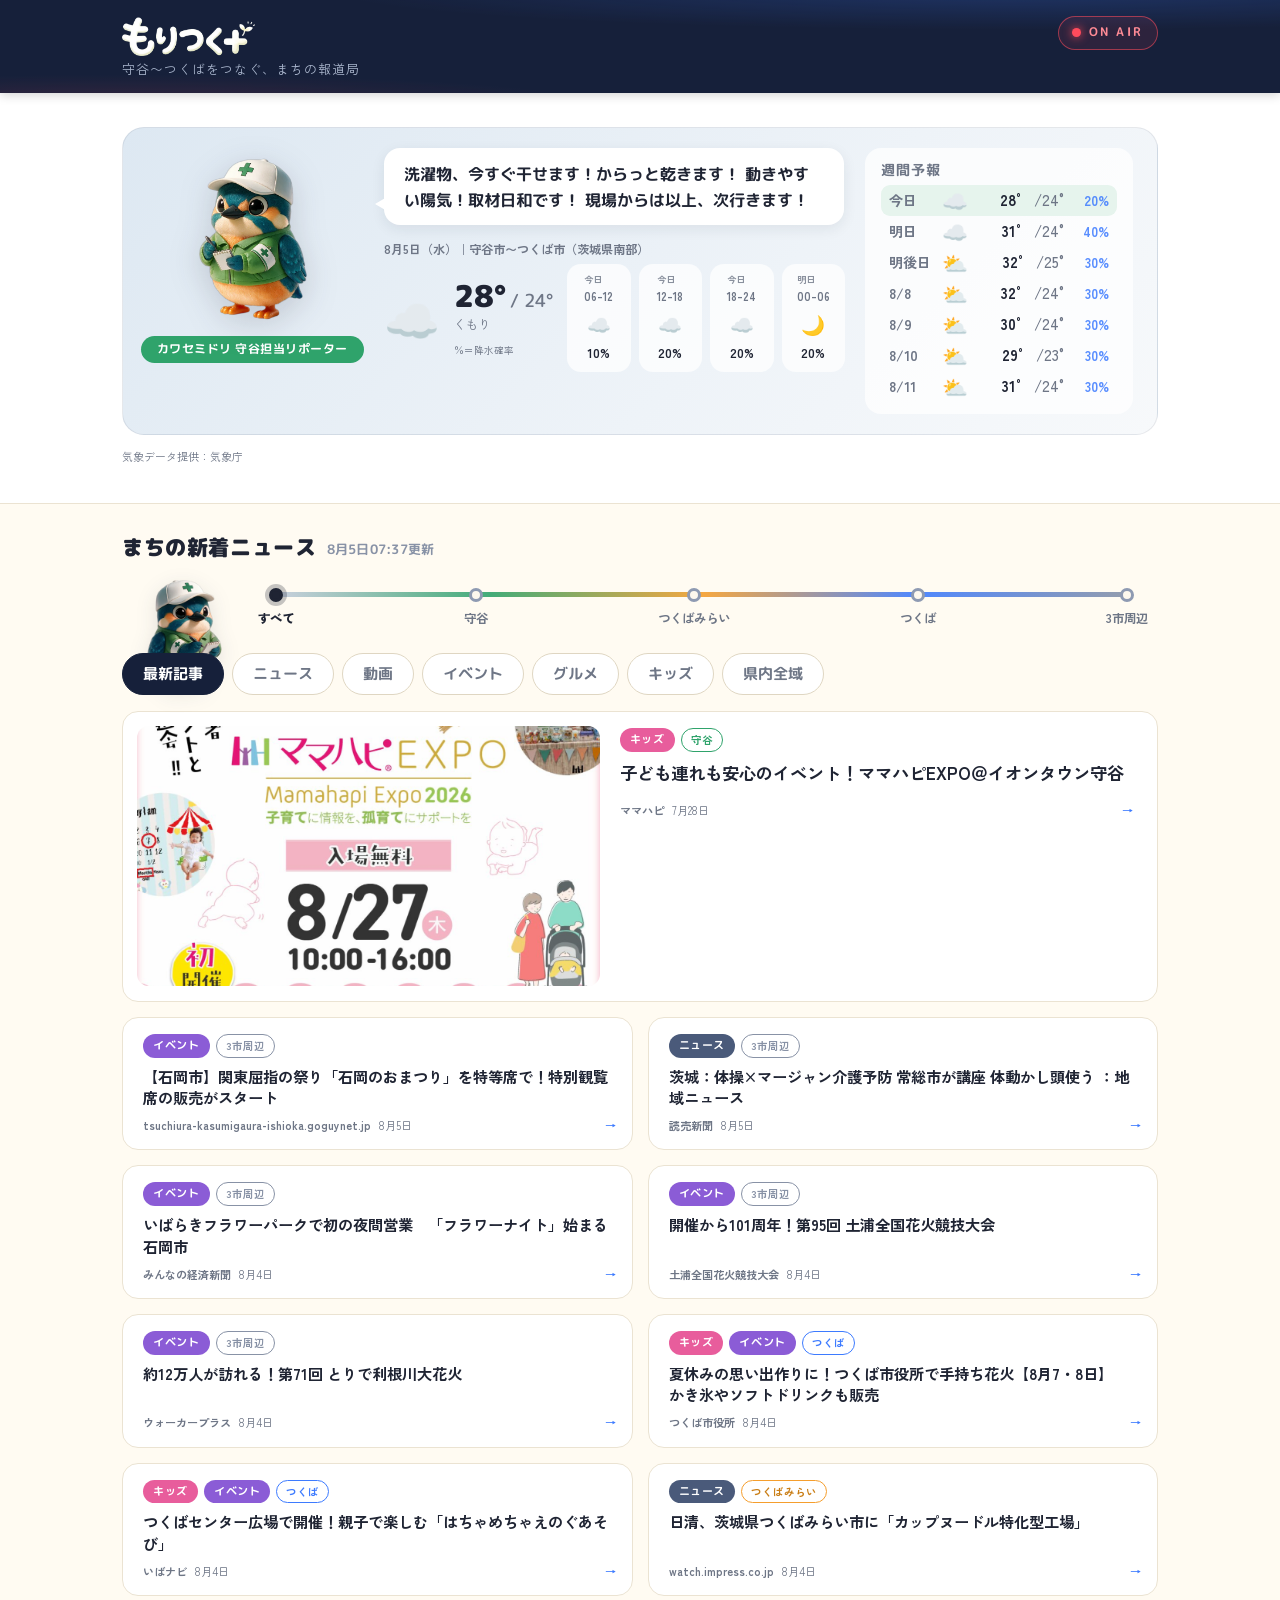
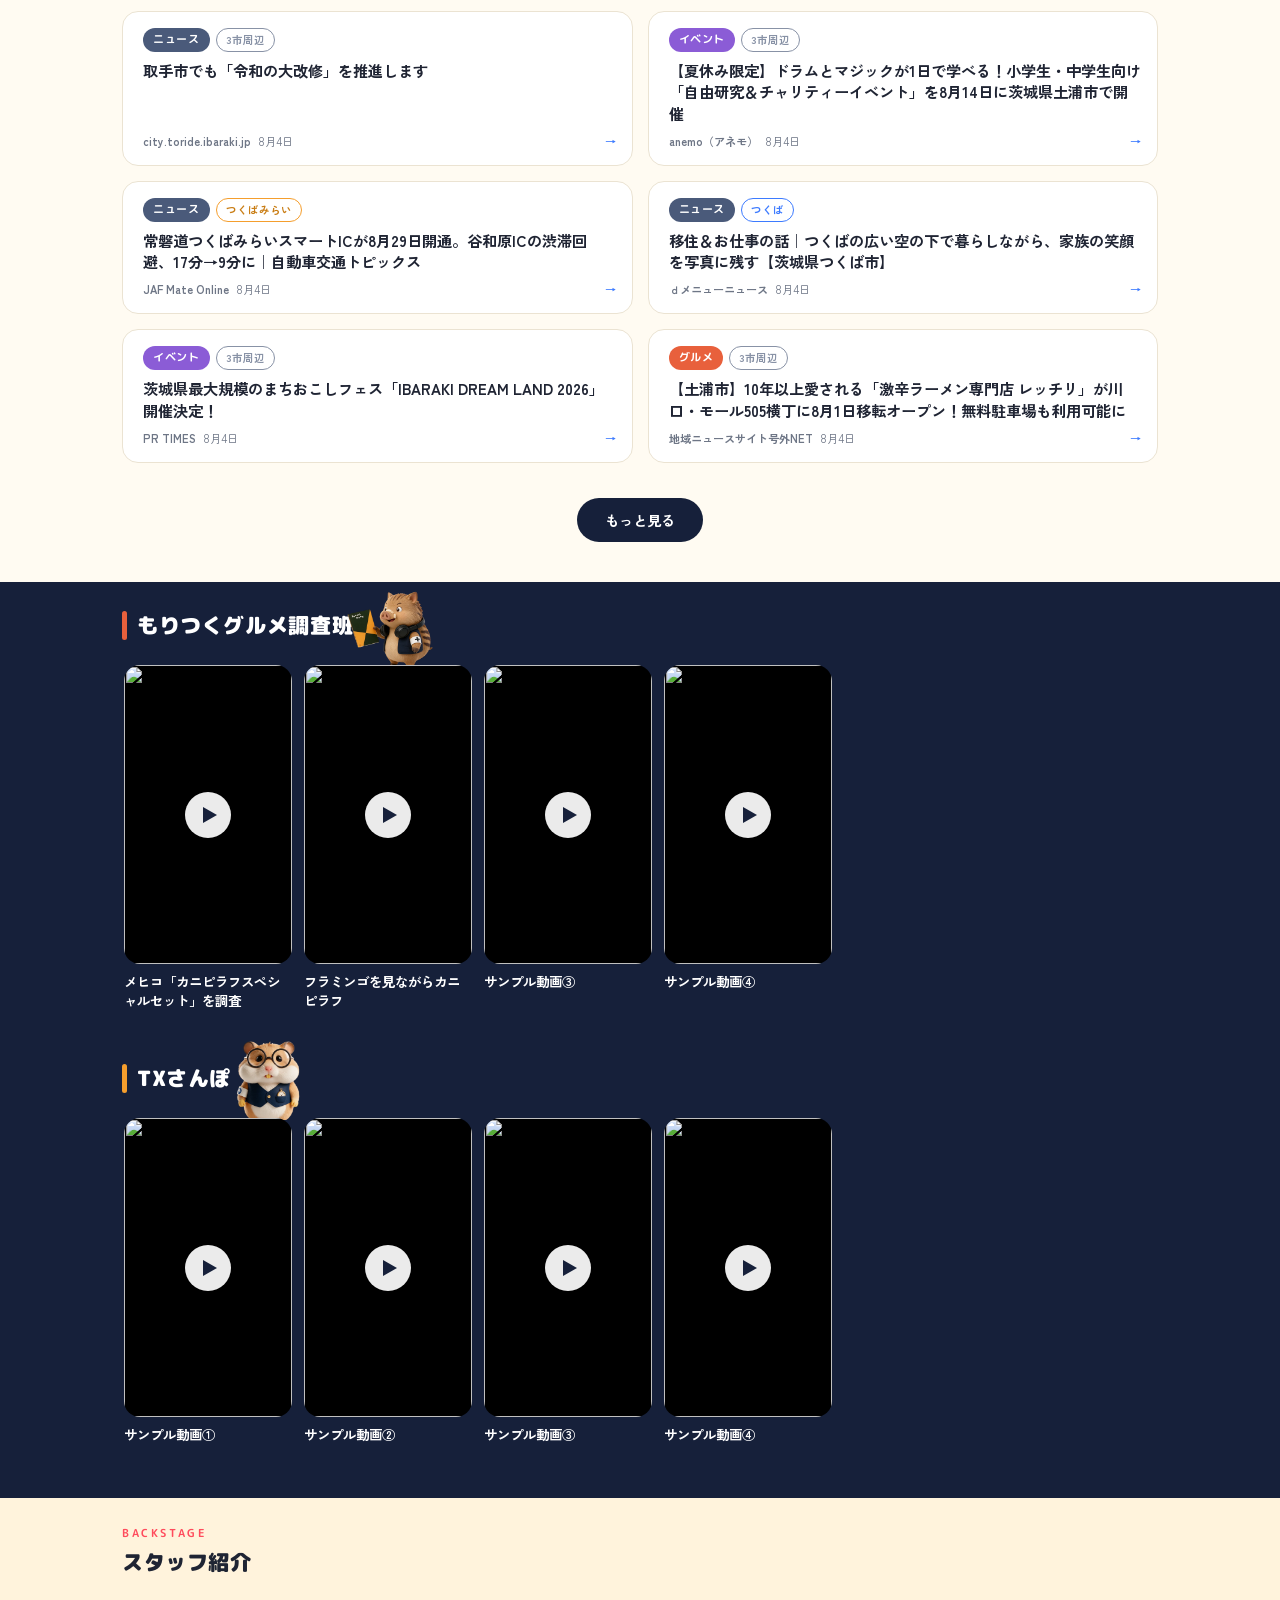
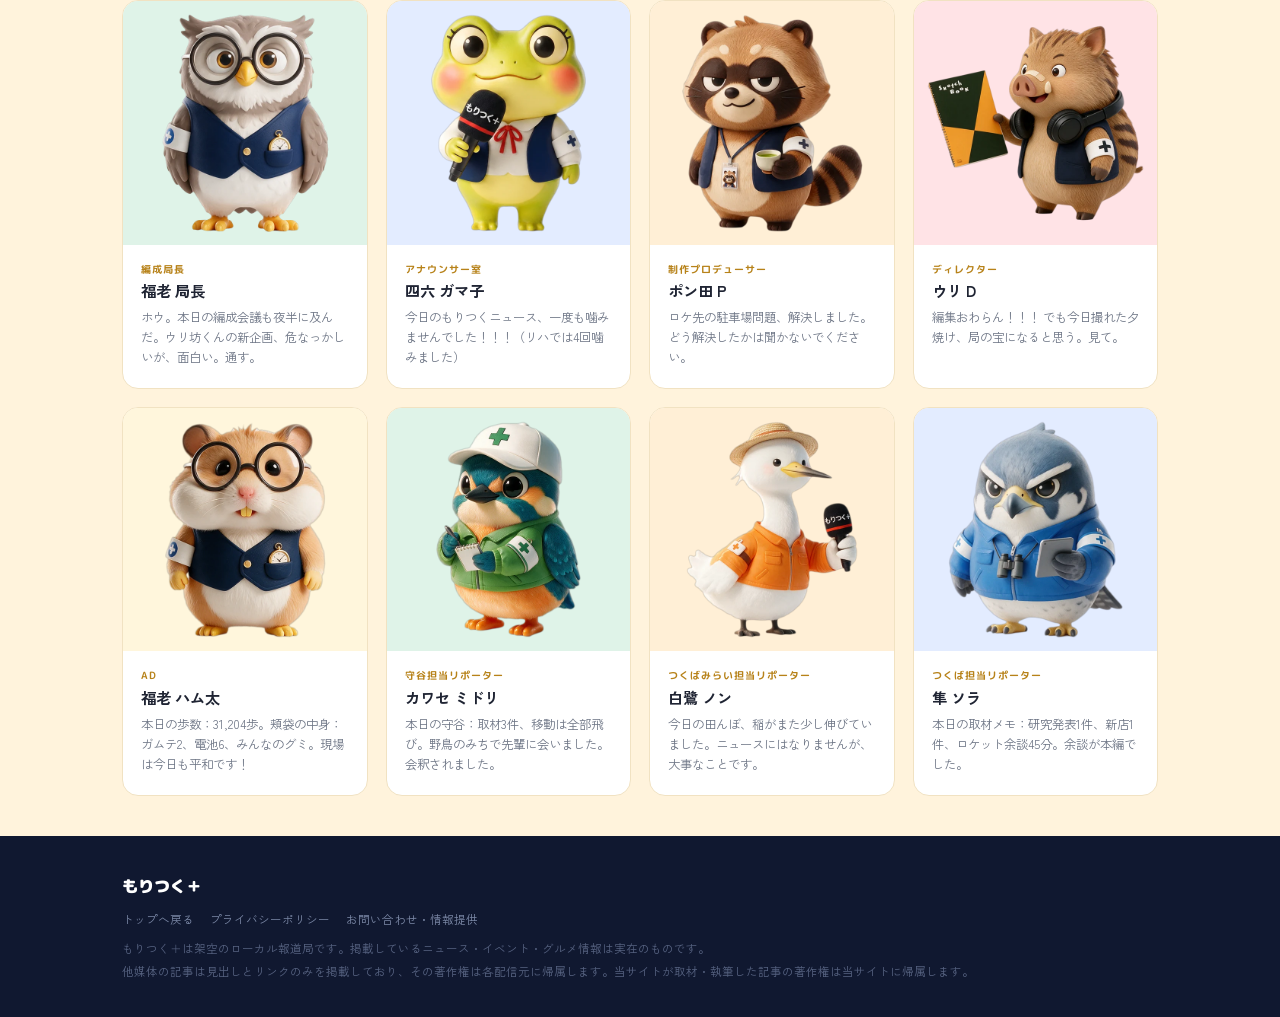
==== commit 2d969153: "プライバシーポリシー追加" ====
--- a/index.html
+++ b/index.html
@@ -27,12 +27,10 @@
   <div class="wrap">
     <div class="head-top">
       <div class="brand">
-        <h1 class="logo"><a href="#" id="logoHome" aria-label="もりつく＋ トップに戻る"><img src="images/logo-moritsuku.webp" alt="もりつく＋" width="459" height="144"></a></h1>
+        <h1 class="logo"><img src="images/logo-moritsuku.webp" alt="もりつく＋" width="459" height="144"></h1>
         <div class="tagline">守谷〜つくばをつなぐ、まちの報道局</div>
       </div>
-      <a class="manga-btn" href="manga.html">
-        <span class="manga-ico" aria-hidden="true"><i></i><i></i><i></i><i></i></span>今週の4コマ
-      </a>
+      <div class="onair-lamp"><span class="bulb"></span>ON AIR</div>
     </div>
   </div>
 </header>
@@ -136,11 +134,11 @@
   <div class="wrap">
     <div class="f-logo">もりつく＋</div>
     <div class="links">
-      <a href="#">会社概要</a><a href="#">番組表</a><a href="#">お問い合わせ</a><a href="#">出演・情報提供</a>
+      <a href="index.html">トップへ戻る</a><a href="privacy.html">プライバシーポリシー</a><a href="contact.html">お問い合わせ・情報提供</a>
     </div>
     <div class="disc">
-      もりつく＋は架空のローカルテレビ局です。掲載しているニュース・イベント・グルメ情報は実在のものであり、見出しは各配信元の記事へリンクしています。<br>
-      記事の著作権はすべて各配信元に帰属します。
+      もりつく＋は架空のローカル報道局です。掲載しているニュース・イベント・グルメ情報は実在のものです。<br>
+      他媒体の記事は見出しとリンクのみを掲載しており、その著作権は各配信元に帰属します。当サイトが取材・執筆した記事の著作権は当サイトに帰属します。
     </div>
   </div>
 </footer>
@@ -163,21 +161,6 @@
   });
   sync();
 })();
-
-/* ロゴをタップしたら：駅セレクタ「すべて」・ジャンル「最新記事」に戻してからページ最上部へ。
-   実際の絞り込みは app.js 側の既存クリック処理をそのまま使う（ここでは state を直接触らない）。 */
-(function () {
-  const logo = document.getElementById("logoHome");
-  if (!logo) return;
-  logo.addEventListener("click", function (e) {
-    e.preventDefault();
-    const allStation = document.querySelector('.station[data-city="all"]');
-    const allChip = document.querySelector('.chip[data-cat="all"]');
-    if (allStation && allStation.getAttribute("aria-pressed") !== "true") allStation.click();
-    if (allChip && allChip.getAttribute("aria-pressed") !== "true") allChip.click();
-    window.scrollTo({ top: 0, behavior: "smooth" });
-  });
-})();
 </script>
 </body>
 </html>
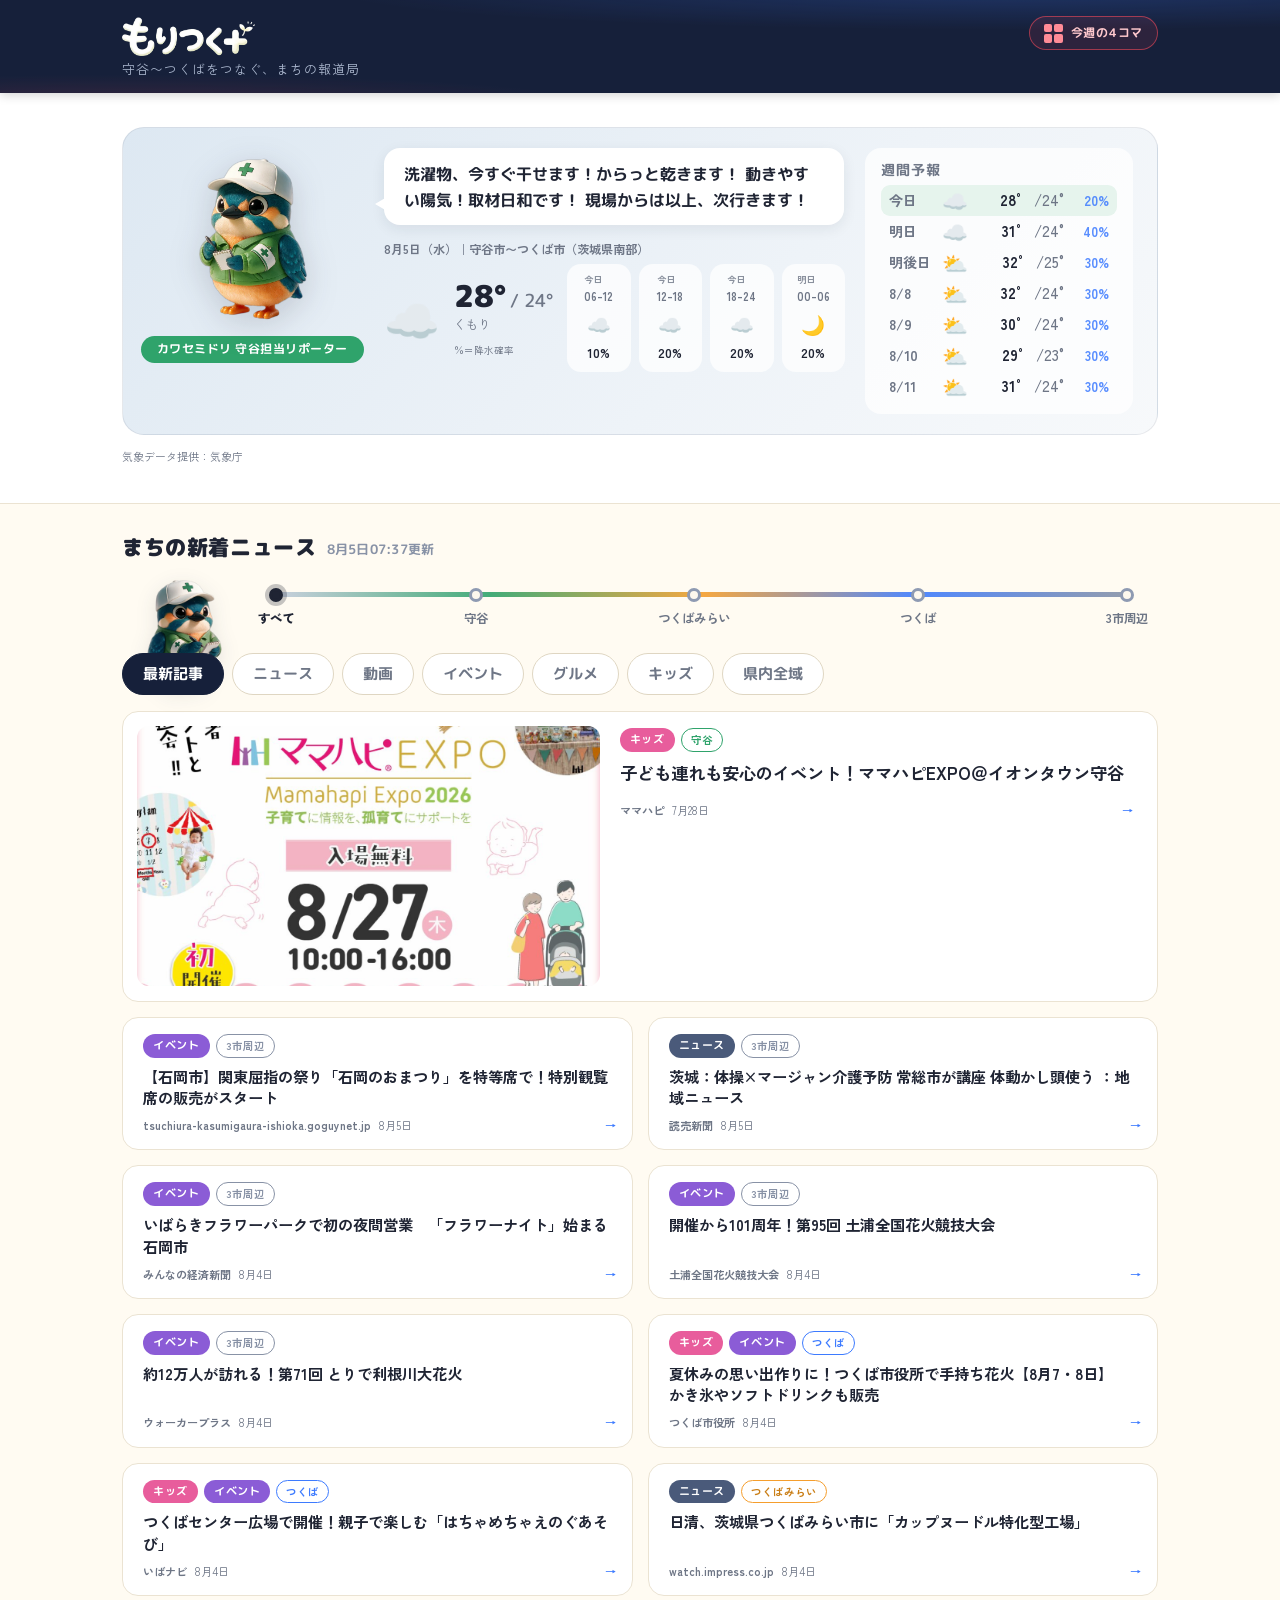
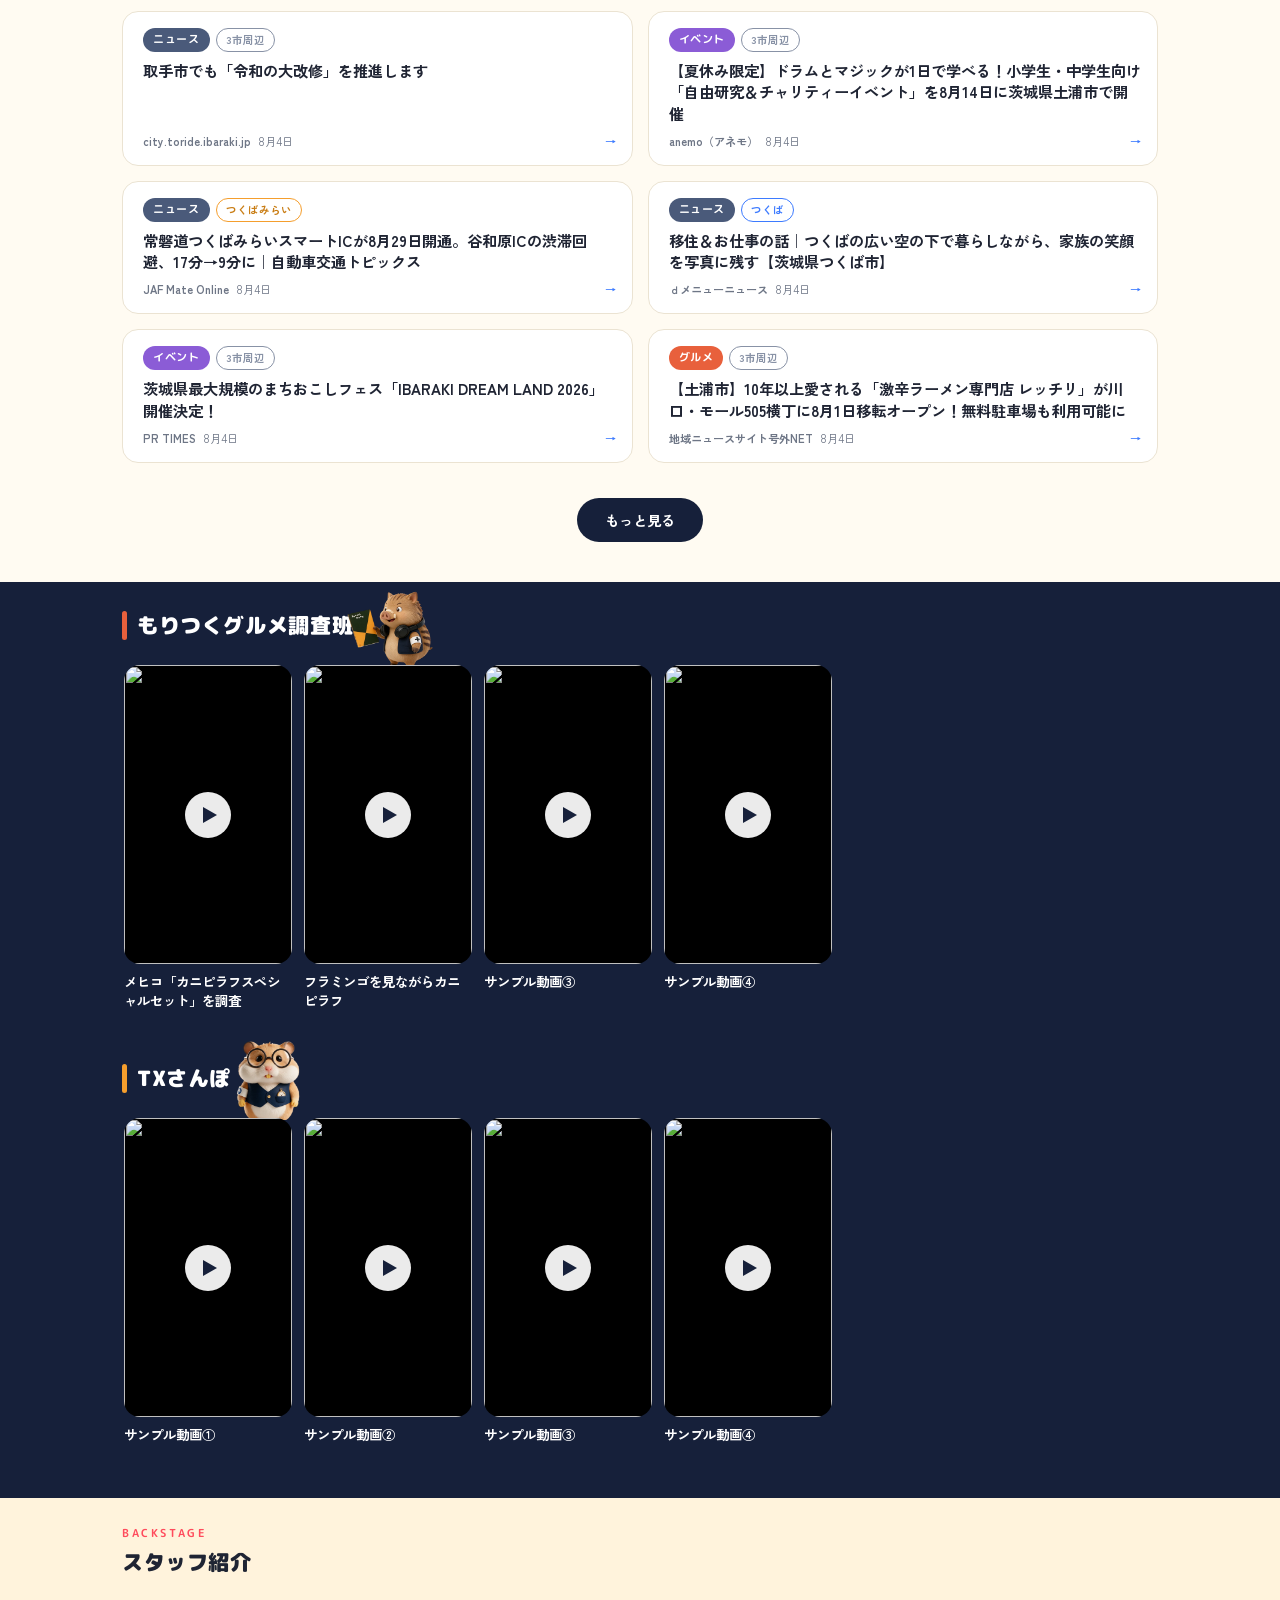
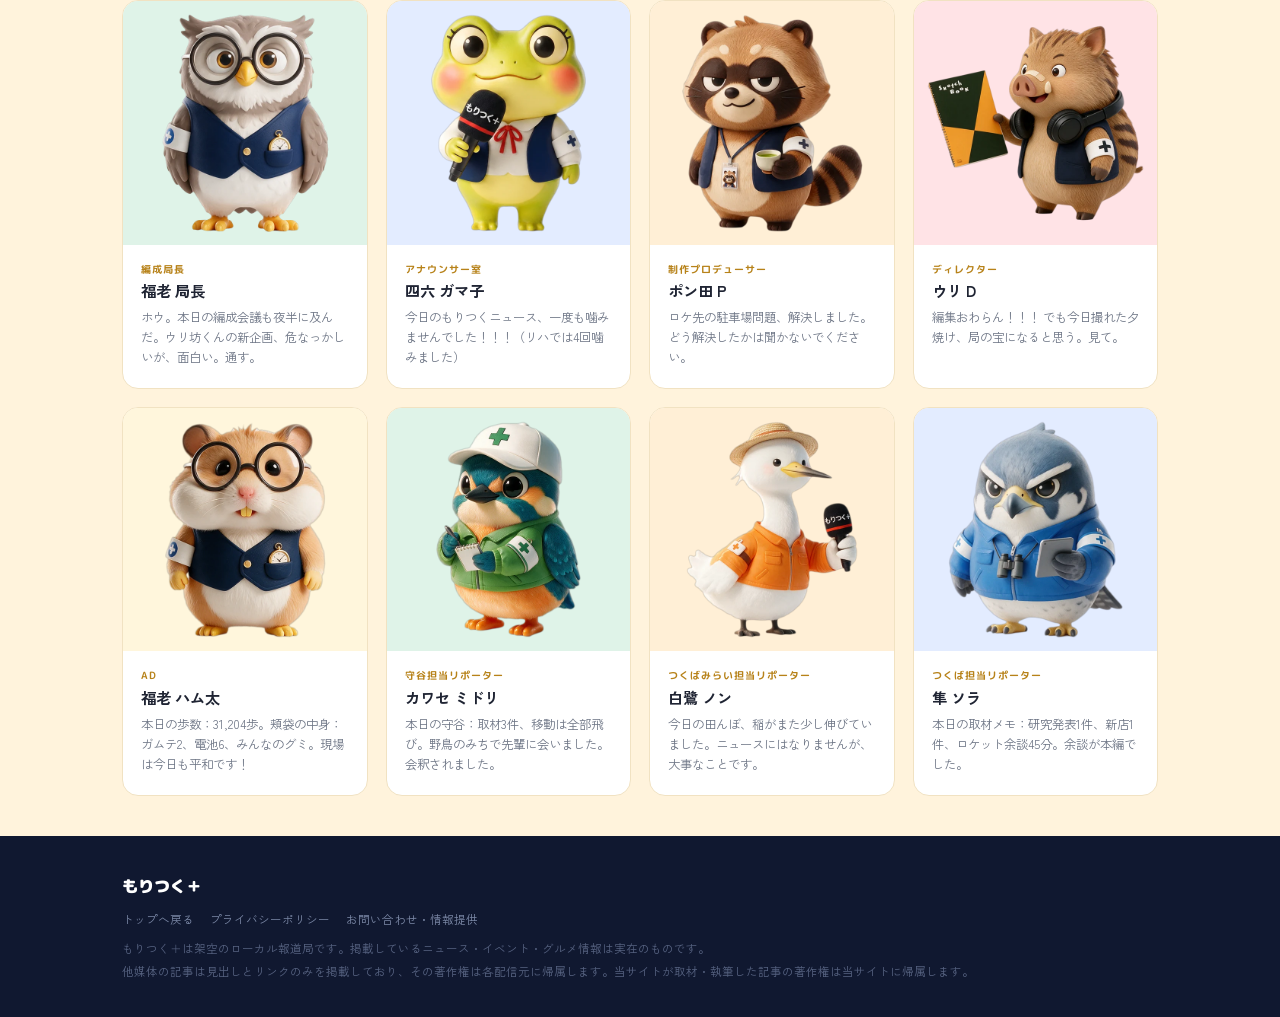
==== commit a70c8d78: "４コマボタン復活" ====
--- a/index.html
+++ b/index.html
@@ -27,10 +27,12 @@
   <div class="wrap">
     <div class="head-top">
       <div class="brand">
-        <h1 class="logo"><img src="images/logo-moritsuku.webp" alt="もりつく＋" width="459" height="144"></h1>
+        <h1 class="logo"><a href="#" id="logoHome" aria-label="もりつく＋ トップに戻る"><img src="images/logo-moritsuku.webp" alt="もりつく＋" width="459" height="144"></a></h1>
         <div class="tagline">守谷〜つくばをつなぐ、まちの報道局</div>
       </div>
-      <div class="onair-lamp"><span class="bulb"></span>ON AIR</div>
+      <a class="manga-btn" href="manga.html">
+        <span class="manga-ico" aria-hidden="true"><i></i><i></i><i></i><i></i></span>今週の4コマ
+      </a>
     </div>
   </div>
 </header>
@@ -161,6 +163,21 @@
   });
   sync();
 })();
+
+/* ロゴをタップしたら、駅セレクタ「すべて」・ジャンル「最新記事」に戻して最上部へスクロールする。
+   state を直接書き換えず、既存のボタンを .click() するだけなので app.js は変更していない。 */
+(function () {
+  const logo = document.getElementById("logoHome");
+  if (!logo) return;
+  logo.addEventListener("click", function (e) {
+    e.preventDefault();
+    const allStation = document.querySelector('.station[data-city="all"]');
+    const allChip = document.querySelector('.chip[data-cat="all"]');
+    if (allStation && allStation.getAttribute("aria-pressed") !== "true") allStation.click();
+    if (allChip && allChip.getAttribute("aria-pressed") !== "true") allChip.click();
+    window.scrollTo({ top: 0, behavior: "smooth" });
+  });
+})();
 </script>
 </body>
 </html>
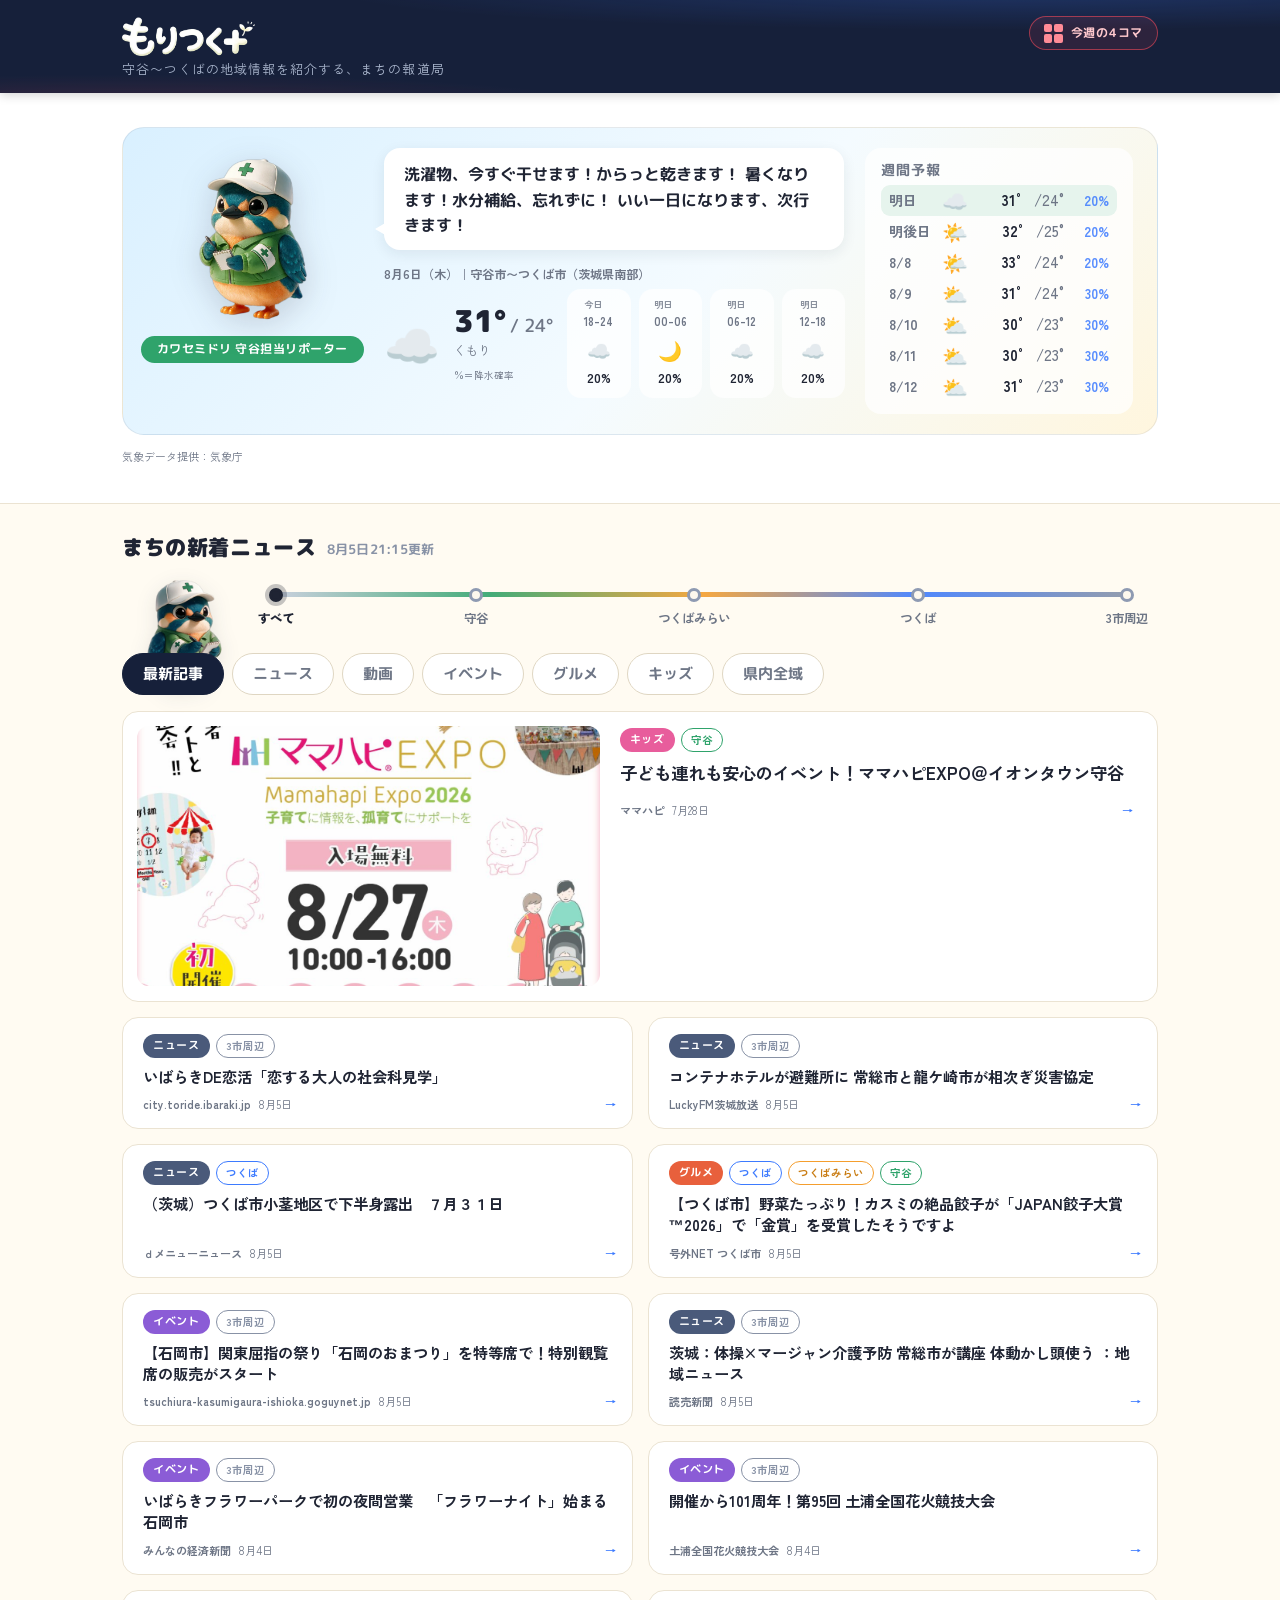
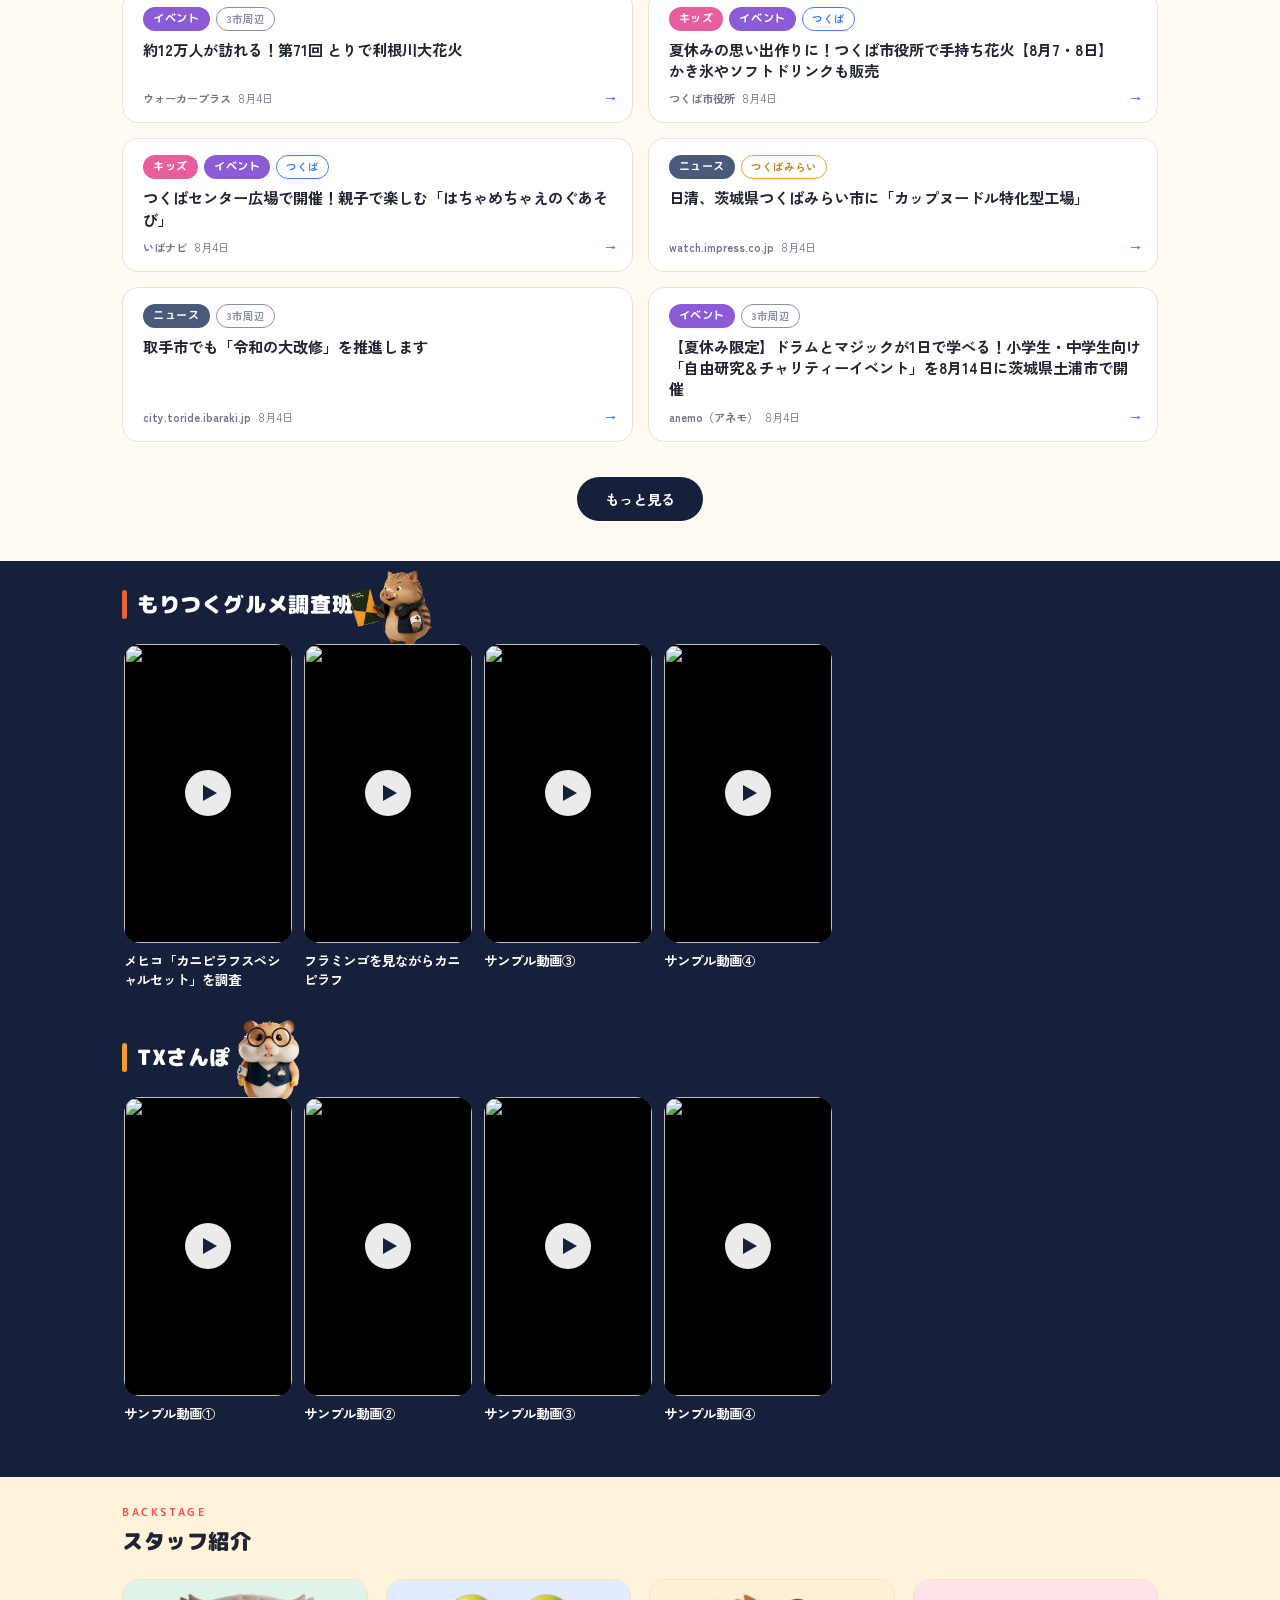
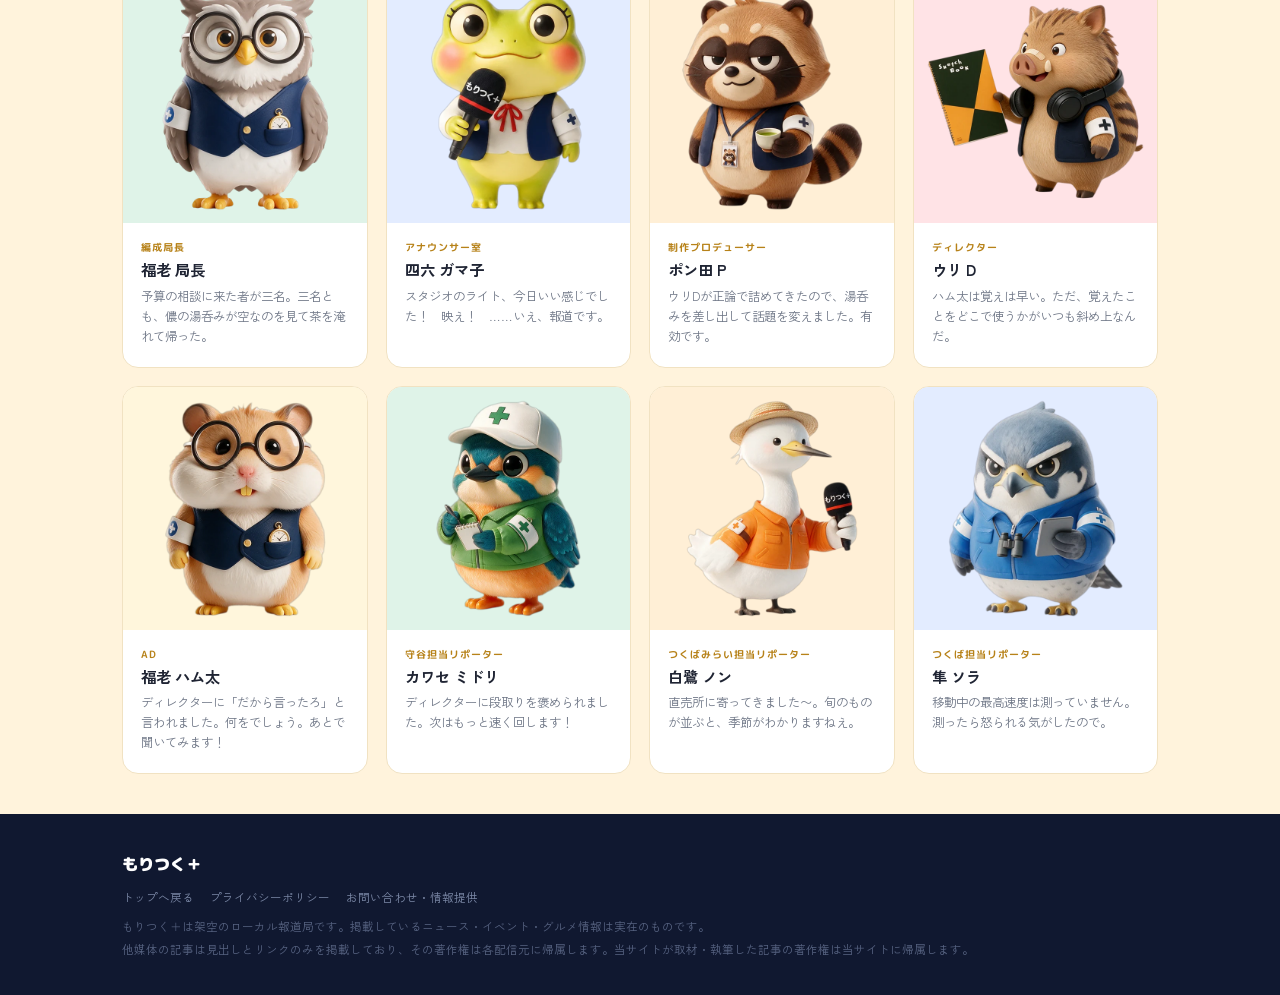
==== commit 09b7ef7b: "ヘッダーのテキスト変更" ====
--- a/index.html
+++ b/index.html
@@ -6,7 +6,7 @@
 <head>
 <meta charset="UTF-8">
 <meta name="viewport" content="width=device-width, initial-scale=1, viewport-fit=cover">
-<title>もりつく＋ | 守谷〜つくばをつなぐ、まちの報道局</title>
+<title>もりつく＋ | 守谷〜つくばの地域情報を紹介する、まちの報道局</title>
 <meta name="description" content="守谷・つくばみらい・つくば、TX沿線3市のニュース・イベント・グルメをお届けする、まちの報道局。">
 <meta name="theme-color" content="#16203A">
 <link rel="manifest" href="manifest.json">
@@ -28,7 +28,7 @@
     <div class="head-top">
       <div class="brand">
         <h1 class="logo"><a href="#" id="logoHome" aria-label="もりつく＋ トップに戻る"><img src="images/logo-moritsuku.webp" alt="もりつく＋" width="459" height="144"></a></h1>
-        <div class="tagline">守谷〜つくばをつなぐ、まちの報道局</div>
+        <div class="tagline">守谷〜つくばの地域情報を紹介する、まちの報道局</div>
       </div>
       <a class="manga-btn" href="manga.html">
         <span class="manga-ico" aria-hidden="true"><i></i><i></i><i></i><i></i></span>今週の4コマ
--- a/css/style.css
+++ b/css/style.css
@@ -72,6 +72,16 @@
 }
 @media (max-width: 640px) {
   .tagline { font-size: 0.64rem; letter-spacing: 0.04em; white-space: nowrap; }
+}
+/* タグラインが長いため、画面が狭くなるほど段階的に詰める。
+   4コマボタンと同じ行に並ぶので、はみ出すと横スクロールが出てしまう。 */
+@media (max-width: 400px) {
+  .tagline { font-size: 0.52rem; letter-spacing: 0; }
+}
+/* 320px級の旧機種だけは1行に収まらないので、ここだけ折り返しを許可する */
+@media (max-width: 340px) {
+  .brand { flex: 1 1 auto; min-width: 0; }
+  .tagline { white-space: normal; line-height: 1.5; }
 }
 .onair-lamp {
   display: inline-flex;
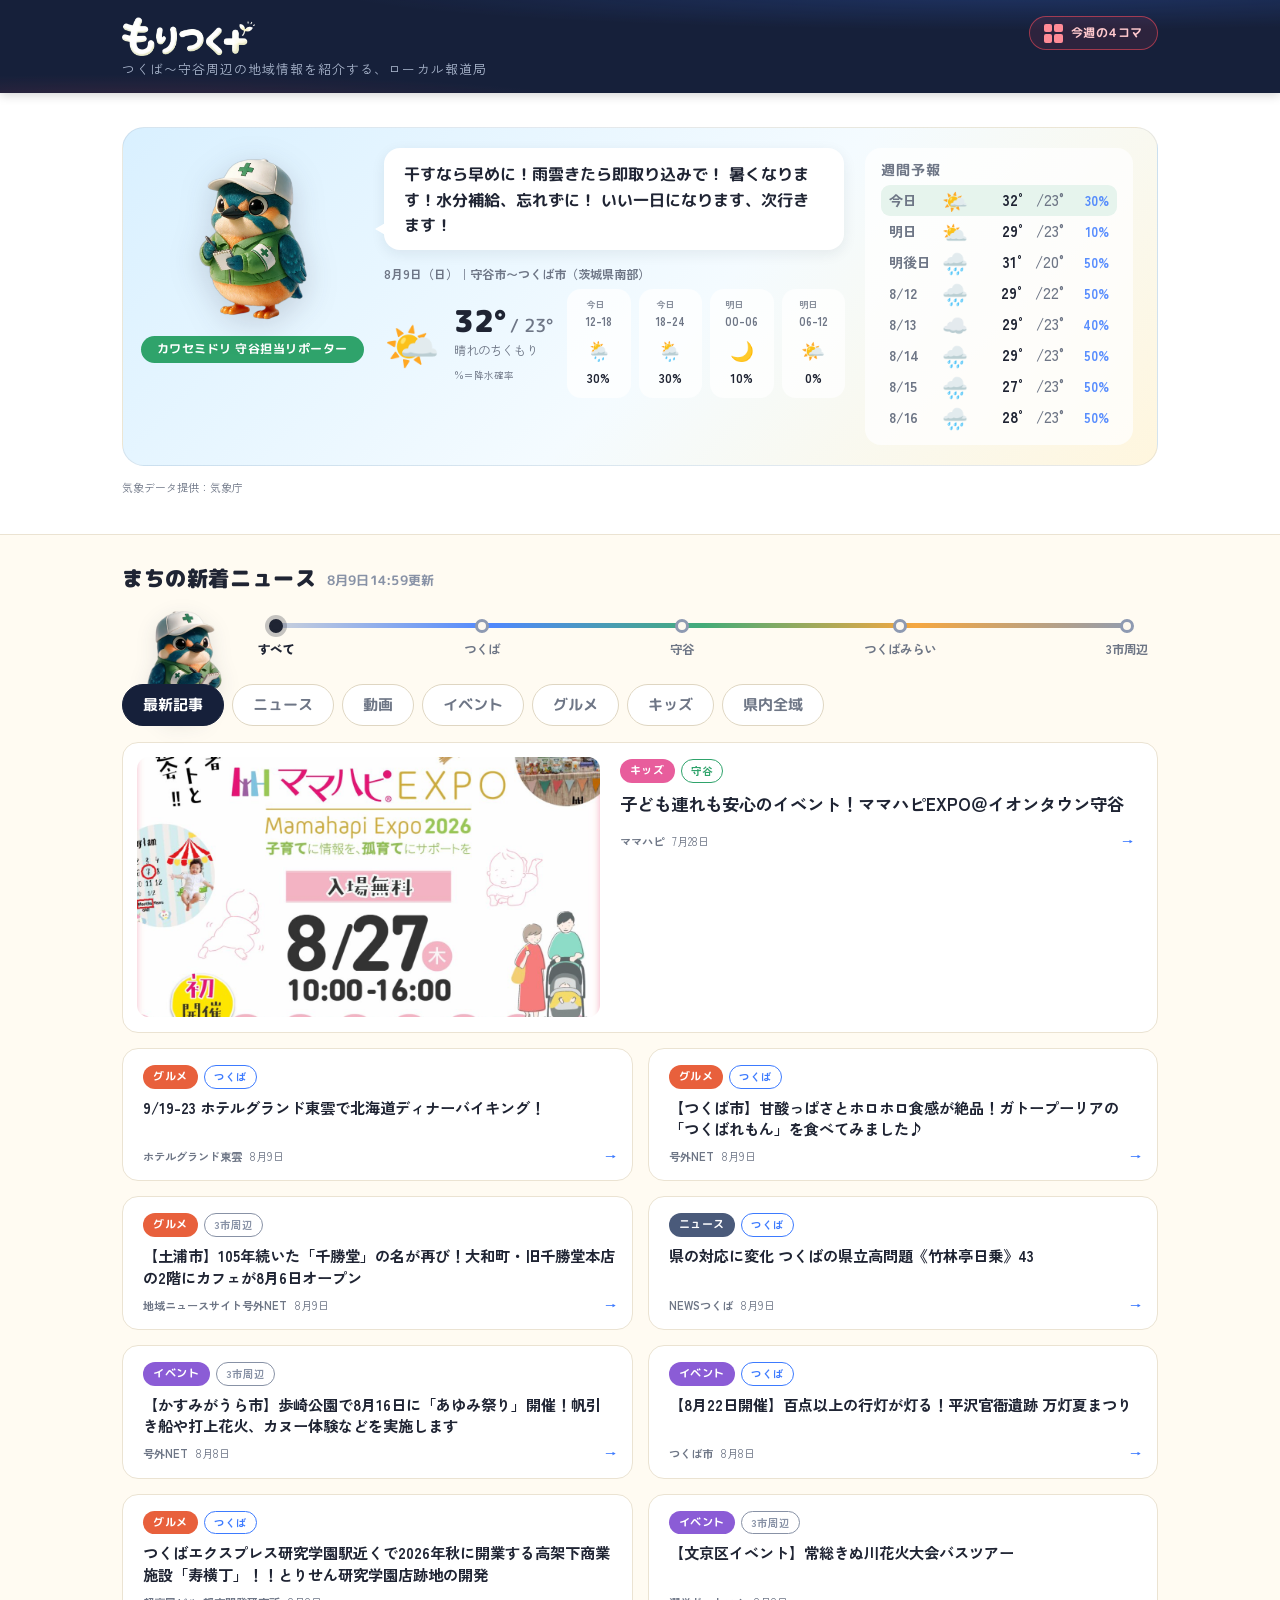
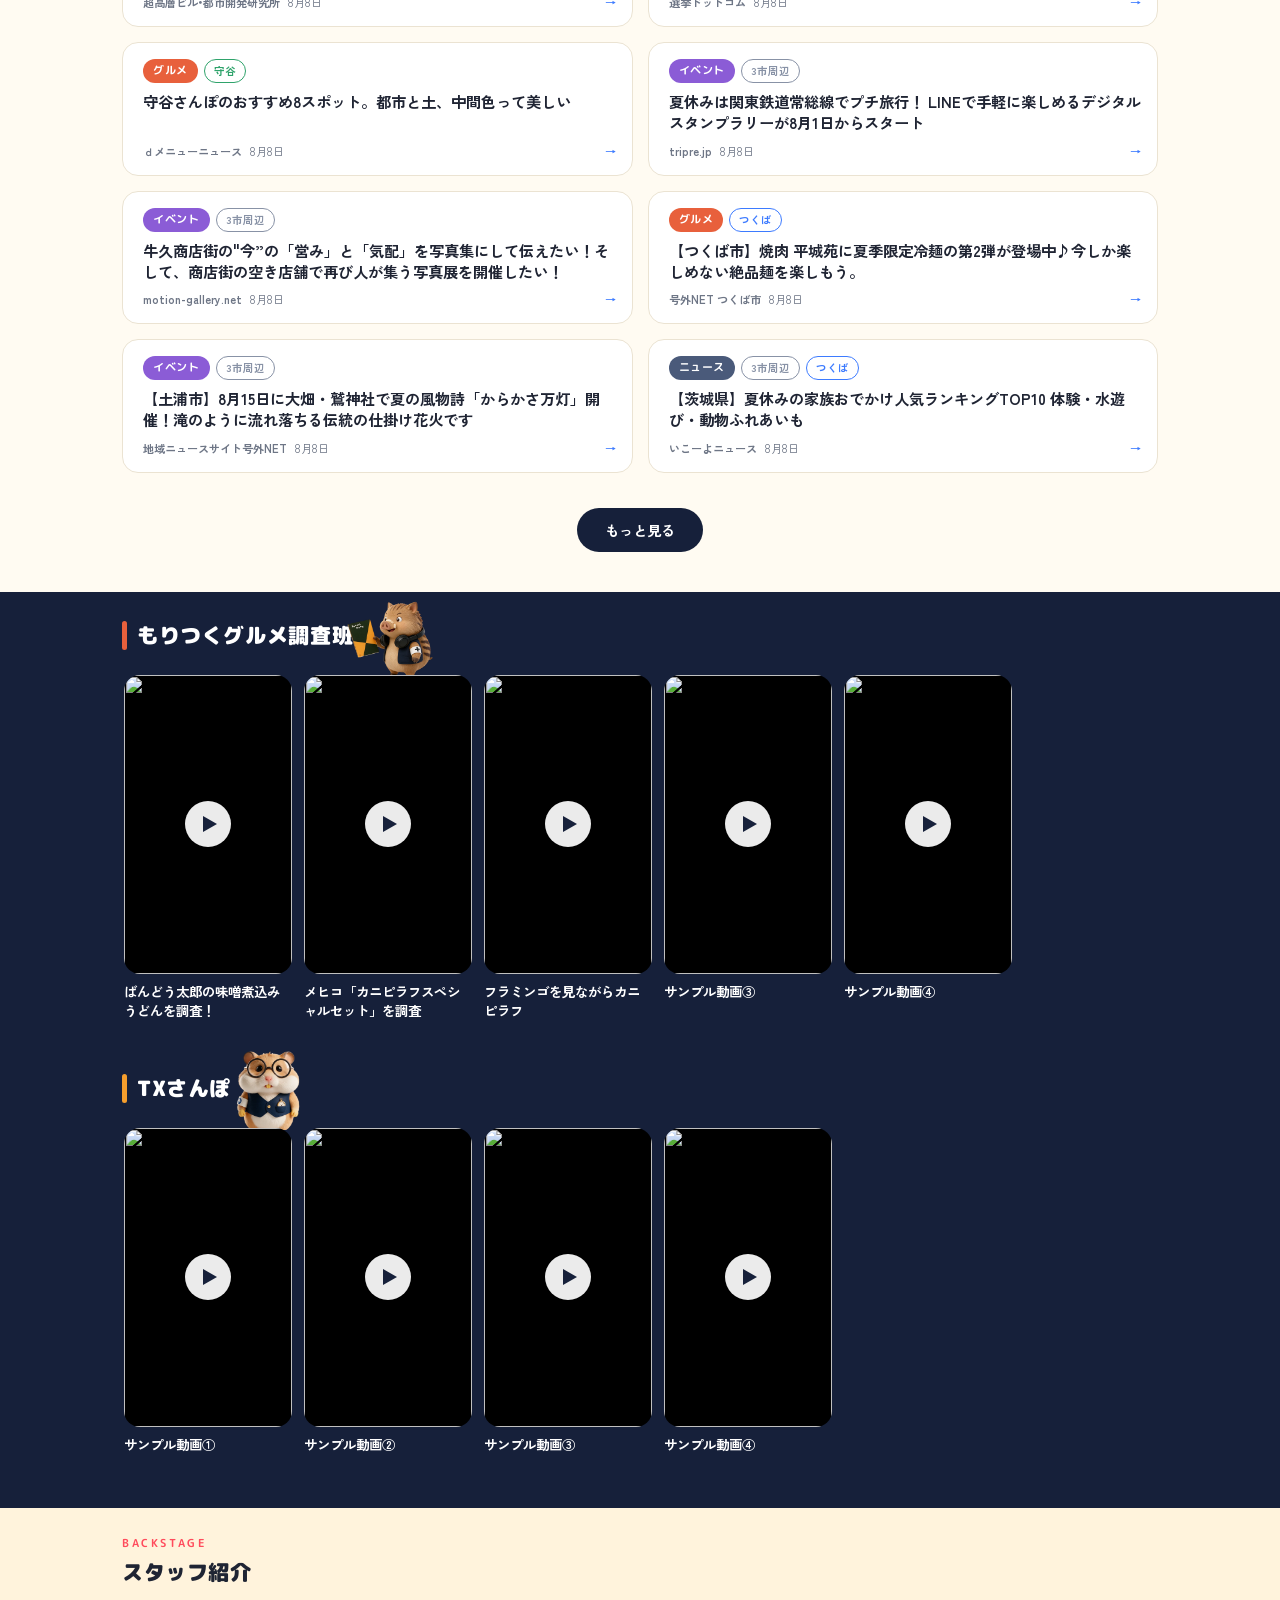
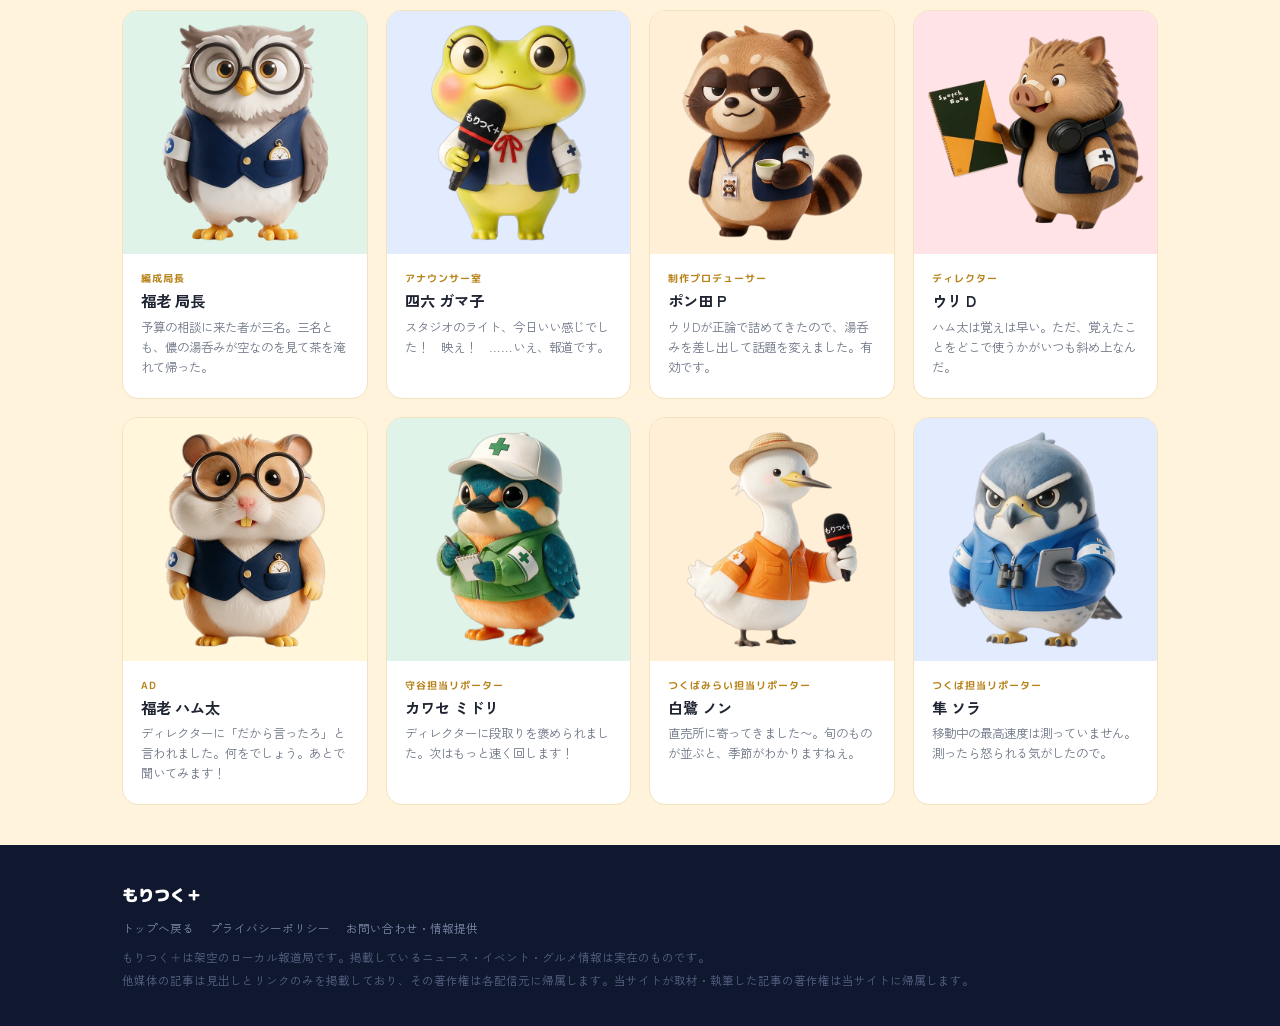
==== commit a28bc7e6: "ヘッダーのタイトル変更" ====
--- a/index.html
+++ b/index.html
@@ -28,7 +28,7 @@
     <div class="head-top">
       <div class="brand">
         <h1 class="logo"><a href="#" id="logoHome" aria-label="もりつく＋ トップに戻る"><img src="images/logo-moritsuku.webp" alt="もりつく＋" width="459" height="144"></a></h1>
-        <div class="tagline">守谷〜つくばの地域情報を紹介する、まちの報道局</div>
+        <div class="tagline">つくば〜守谷周辺の地域情報を紹介する、ローカル報道局</div>
       </div>
       <a class="manga-btn" href="manga.html">
         <span class="manga-ico" aria-hidden="true"><i></i><i></i><i></i><i></i></span>今週の4コマ
@@ -70,14 +70,14 @@
             <button class="station" data-city="all" aria-pressed="true" style="--stn:var(--ink)">
               <span class="dot"></span>すべて
             </button>
+            <button class="station" data-city="tsukuba" aria-pressed="false" style="--stn:var(--c-tsukuba)">
+              <span class="dot"></span>つくば
+            </button>
             <button class="station" data-city="moriya" aria-pressed="false" style="--stn:var(--c-moriya)">
               <span class="dot"></span>守谷
             </button>
             <button class="station" data-city="tsukubamirai" aria-pressed="false" style="--stn:var(--c-mirai)">
               <span class="dot"></span>つくばみらい
-            </button>
-            <button class="station" data-city="tsukuba" aria-pressed="false" style="--stn:var(--c-tsukuba)">
-              <span class="dot"></span>つくば
             </button>
             <button class="station" data-city="kinko" aria-pressed="false" style="--stn:var(--c-kinko)">
               <span class="dot"></span>3市周辺
--- a/css/style.css
+++ b/css/style.css
@@ -123,7 +123,7 @@
   left: 30px; right: 30px; top: 4.5px;   /* 丸(14px)の中心=7px に線の中心を合わせる */
   height: 5px;
   border-radius: 3px;
-  background: linear-gradient(90deg, #C3CBDA, var(--c-moriya) 25%, var(--c-mirai) 50%, var(--c-tsukuba) 75%, var(--c-kinko) 100%);
+  background: linear-gradient(90deg, #C3CBDA, var(--c-tsukuba) 25%, var(--c-moriya) 50%, var(--c-mirai) 75%, var(--c-kinko) 100%);
   opacity: 0.9;
   z-index: 0;
 }
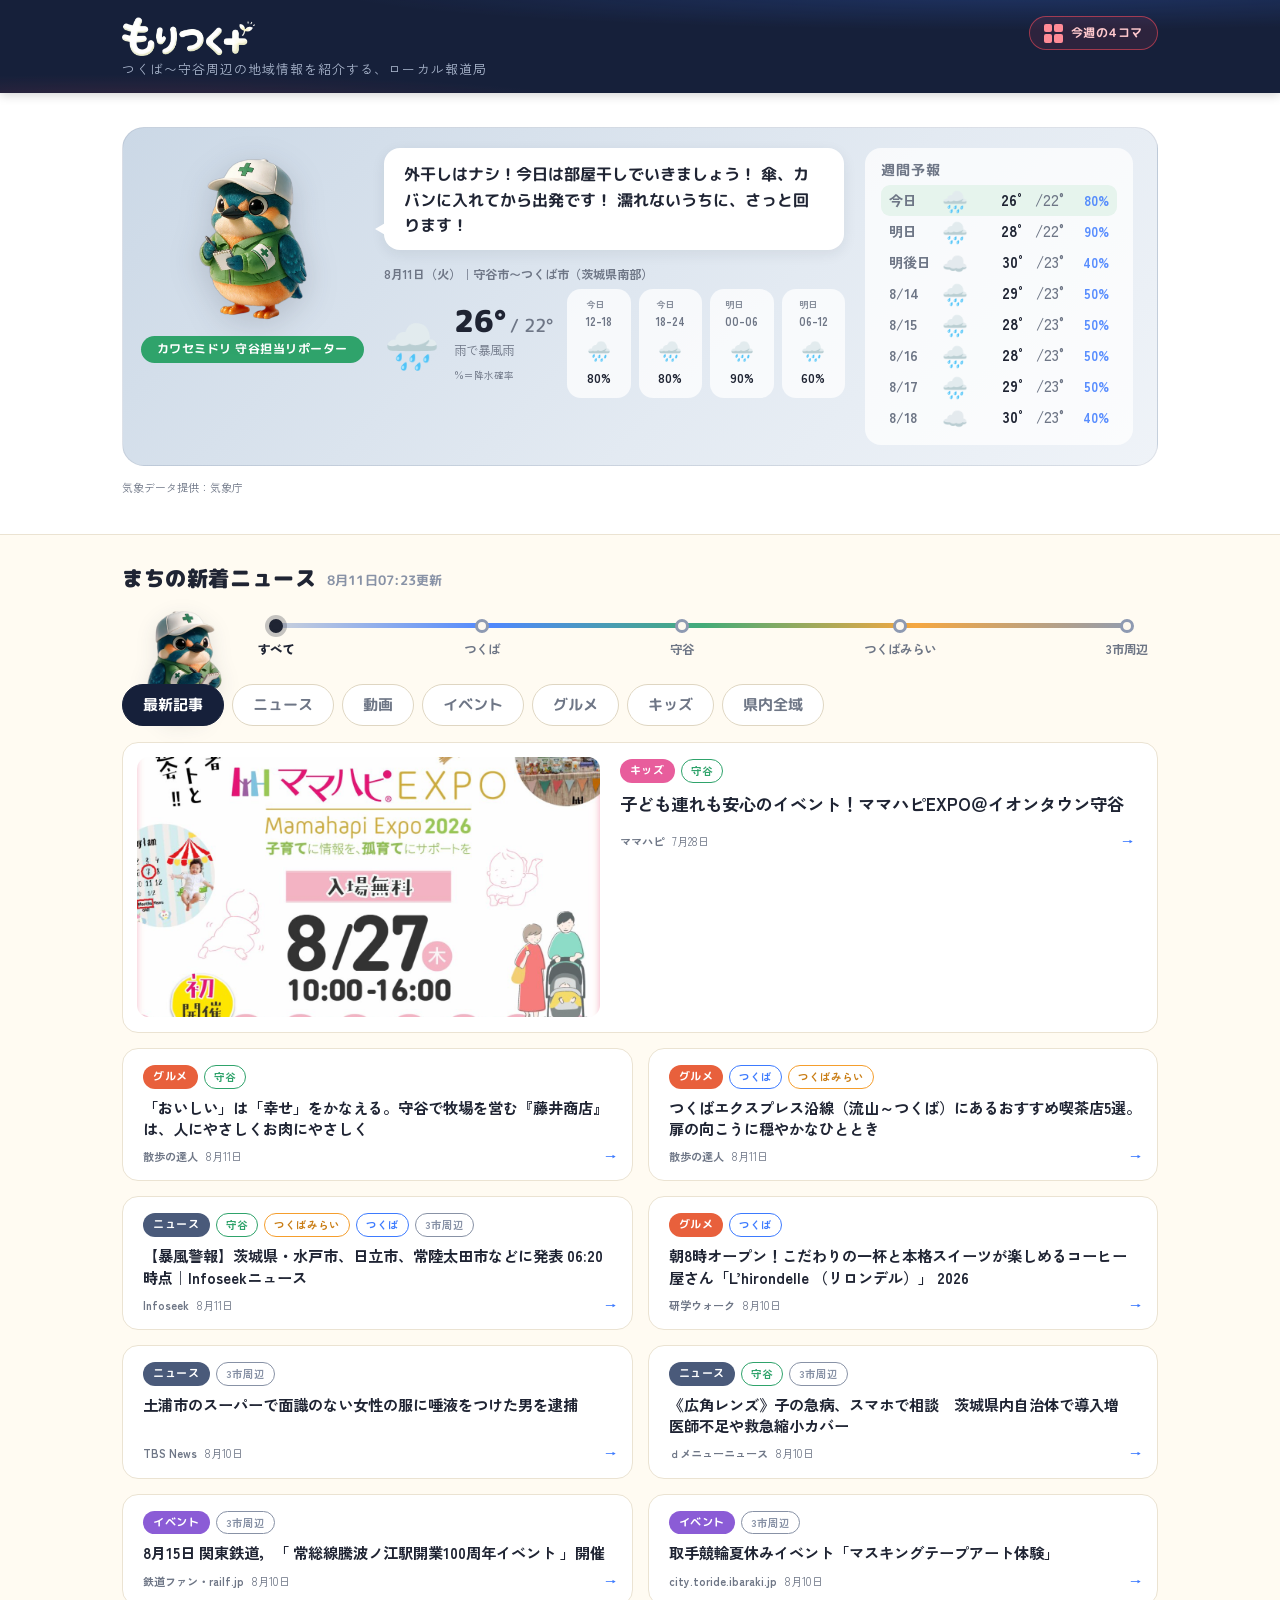
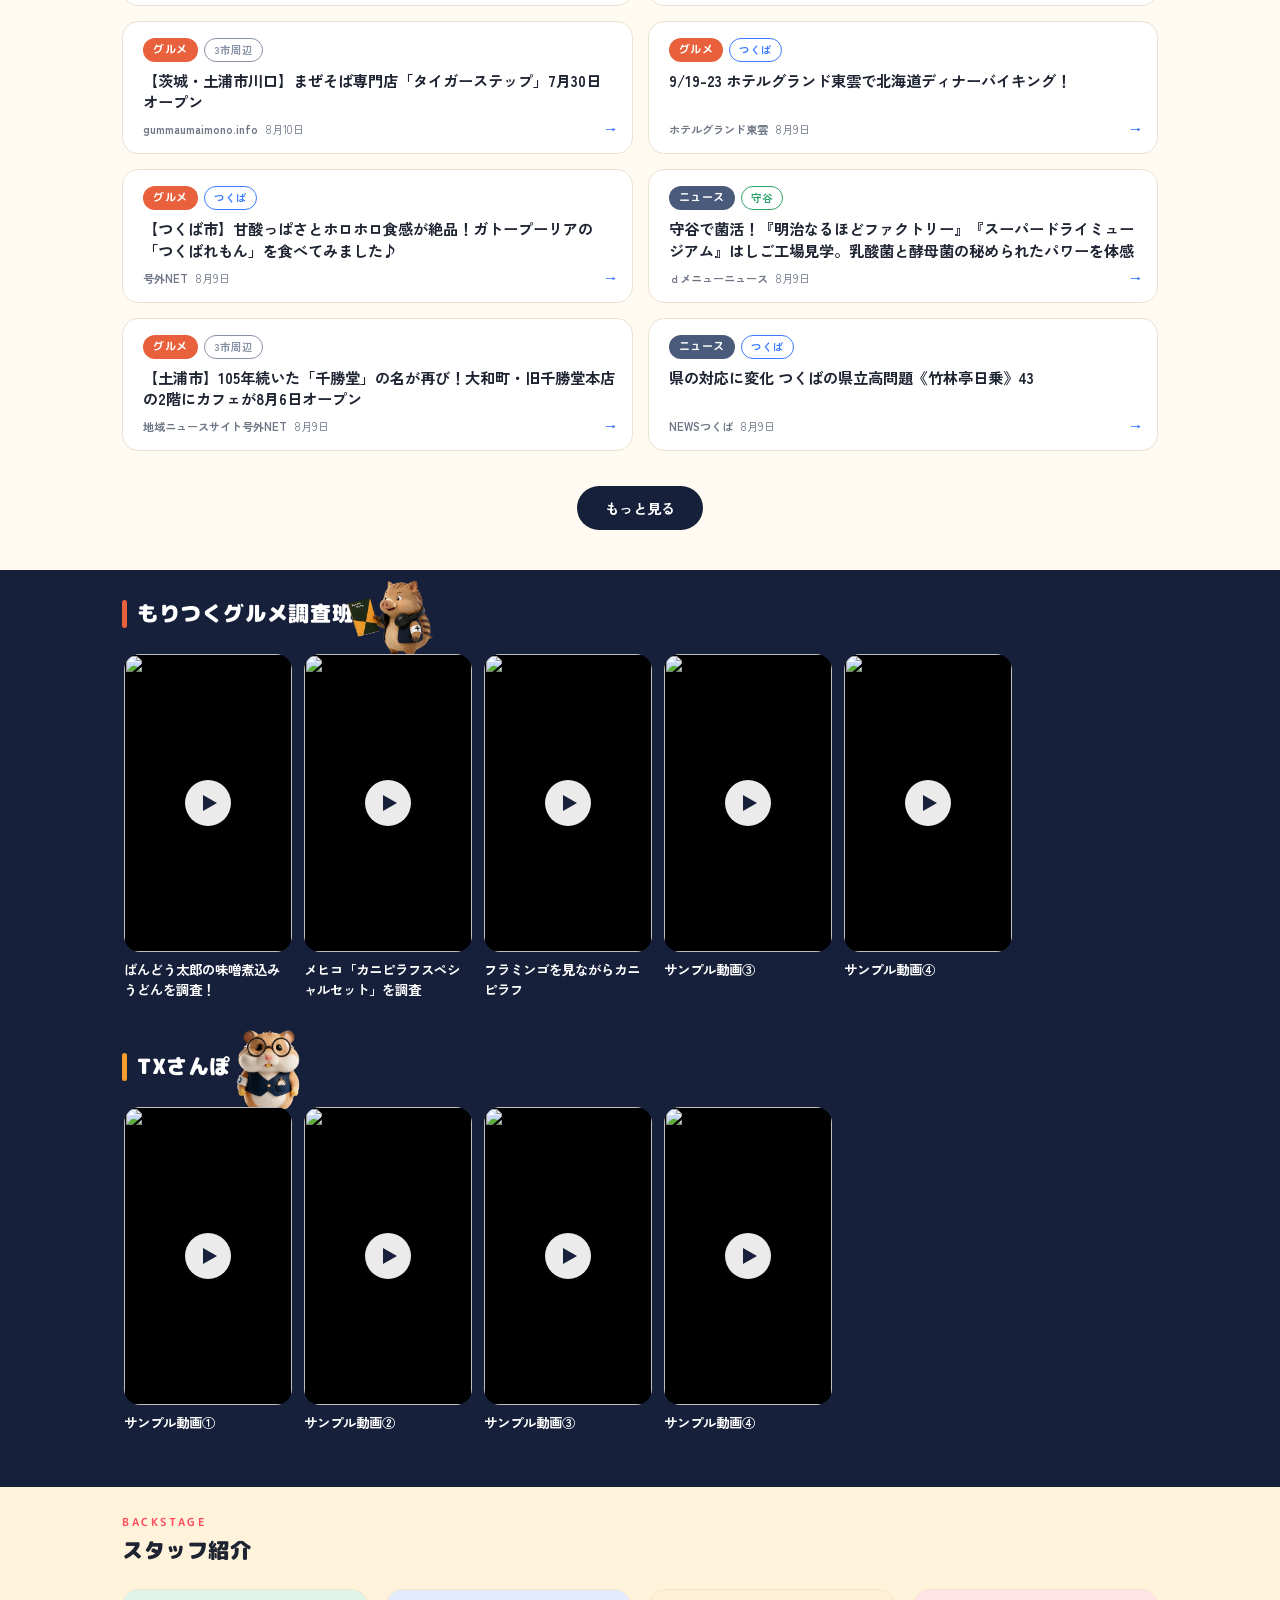
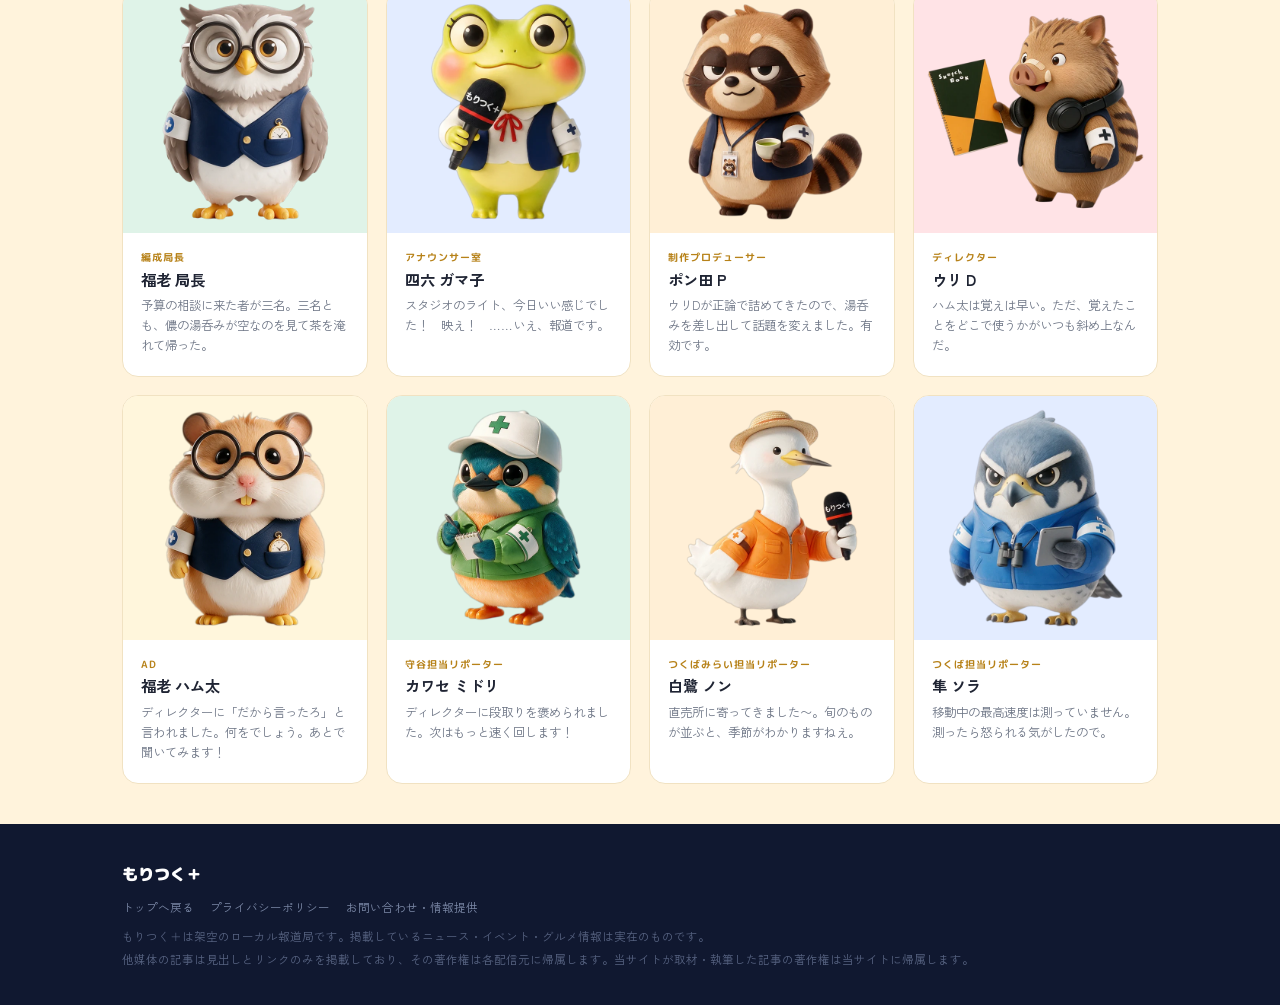
==== commit b4917e99: "GA導入" ====
--- a/index.html
+++ b/index.html
@@ -18,6 +18,22 @@
 <link rel="preconnect" href="https://fonts.gstatic.com" crossorigin>
 <link href="https://fonts.googleapis.com/css2?family=M+PLUS+Rounded+1c:wght@500;700;900&family=Zen+Kaku+Gothic+New:wght@400;500;700&display=swap" rel="stylesheet">
 <link rel="stylesheet" href="css/style.css">
+<!-- このページの正式なURL。/ と /index.html のように同じ内容が2つのURLで
+     開ける状態を、検索エンジンに「こちらが正規」と伝えるための指定。 -->
+<link rel="canonical" href="https://moritsuku.net/">
+
+<!-- Googleアナリティクス（GA4）測定ID: G-9P2HYHM9KE
+     訪問者数やよく読まれたページを把握するためのもの。個人を特定する情報は取得していない。
+     説明は privacy.html の第4章（アクセス解析ツール）と第5章（外部送信）に記載済み。
+     ※局内専用ツール（desk / add-article / add-event / add-manga）には入れないこと。
+        自分の作業アクセスが数字に混ざってしまうため。 -->
+<script async src="https://www.googletagmanager.com/gtag/js?id=G-9P2HYHM9KE"></script>
+<script>
+  window.dataLayer = window.dataLayer || [];
+  function gtag(){ dataLayer.push(arguments); }
+  gtag('js', new Date());
+  gtag('config', 'G-9P2HYHM9KE');
+</script>
 </head>
 <body>
 
@@ -136,7 +152,7 @@
   <div class="wrap">
     <div class="f-logo">もりつく＋</div>
     <div class="links">
-      <a href="index.html">トップへ戻る</a><a href="privacy.html">プライバシーポリシー</a><a href="contact.html">お問い合わせ・情報提供</a>
+      <a href="./">トップへ戻る</a><a href="privacy.html">プライバシーポリシー</a><a href="contact.html">お問い合わせ・情報提供</a>
     </div>
     <div class="disc">
       もりつく＋は架空のローカル報道局です。掲載しているニュース・イベント・グルメ情報は実在のものです。<br>
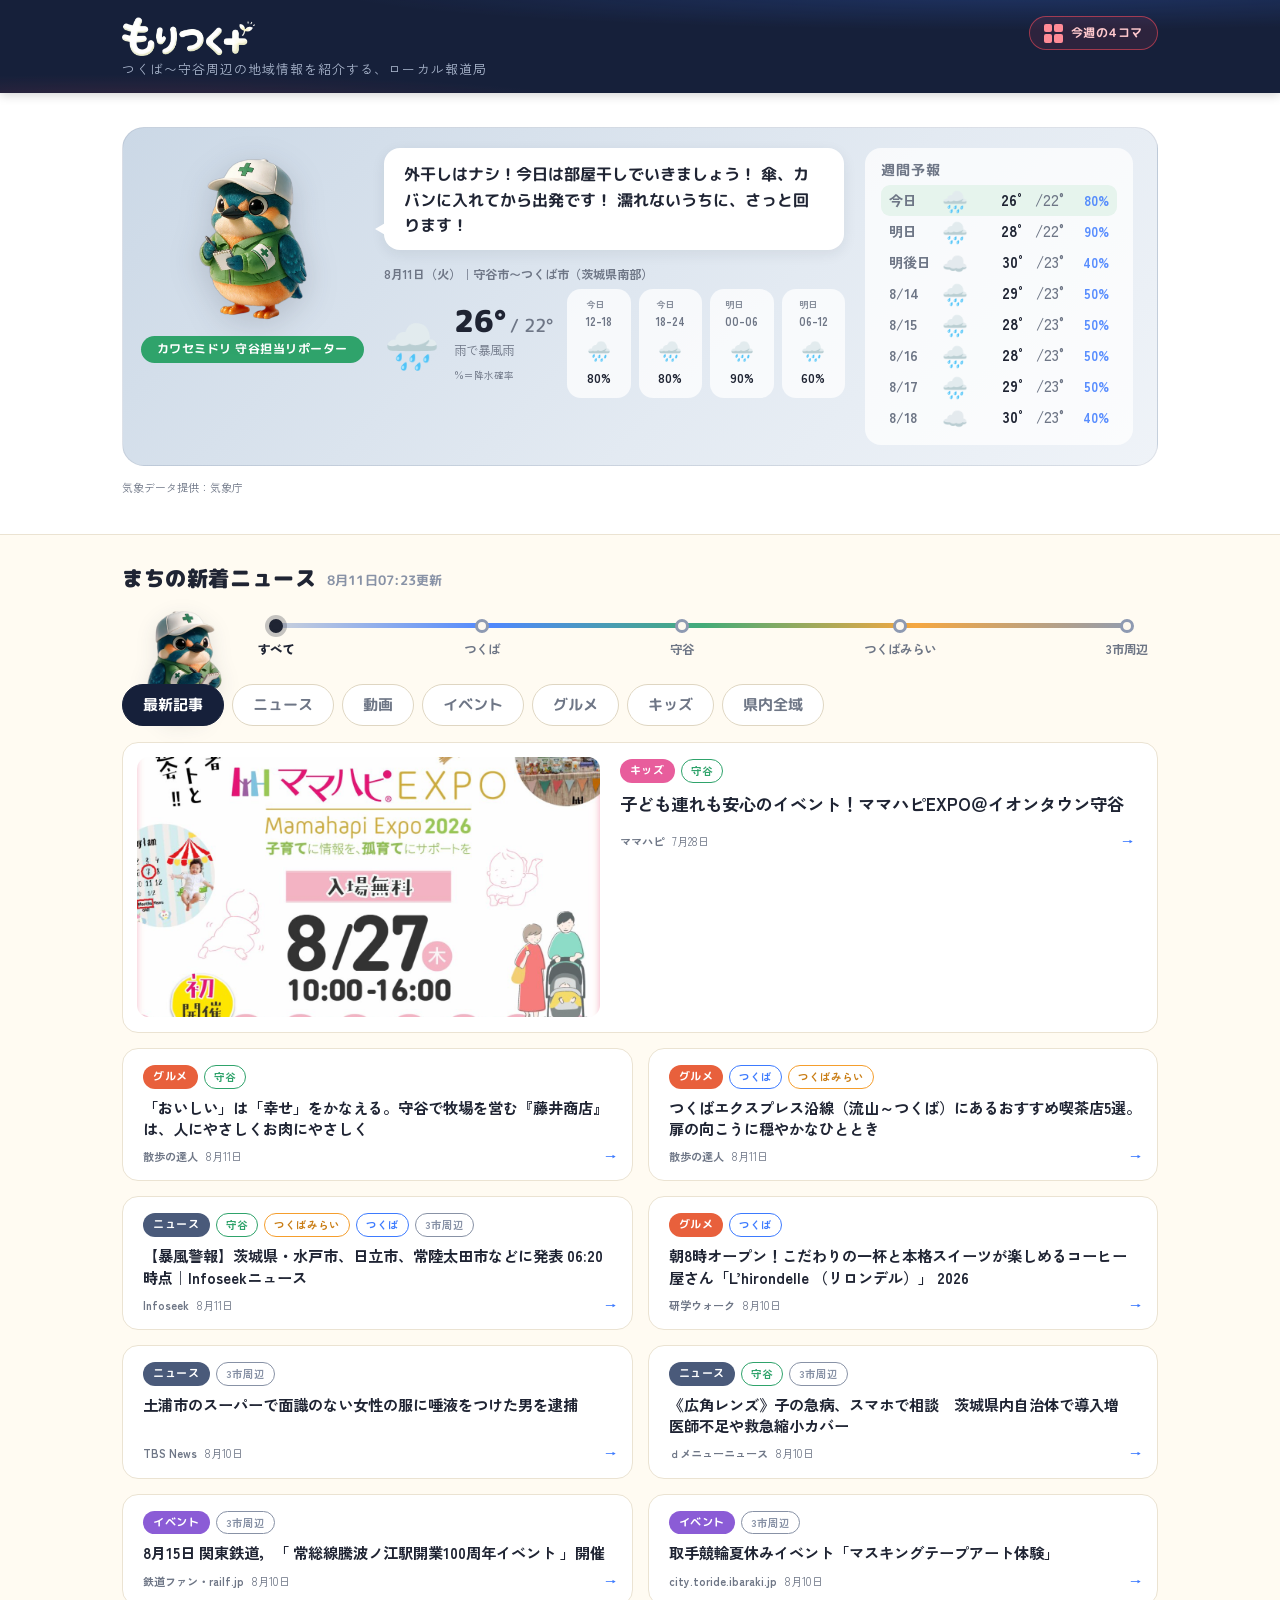
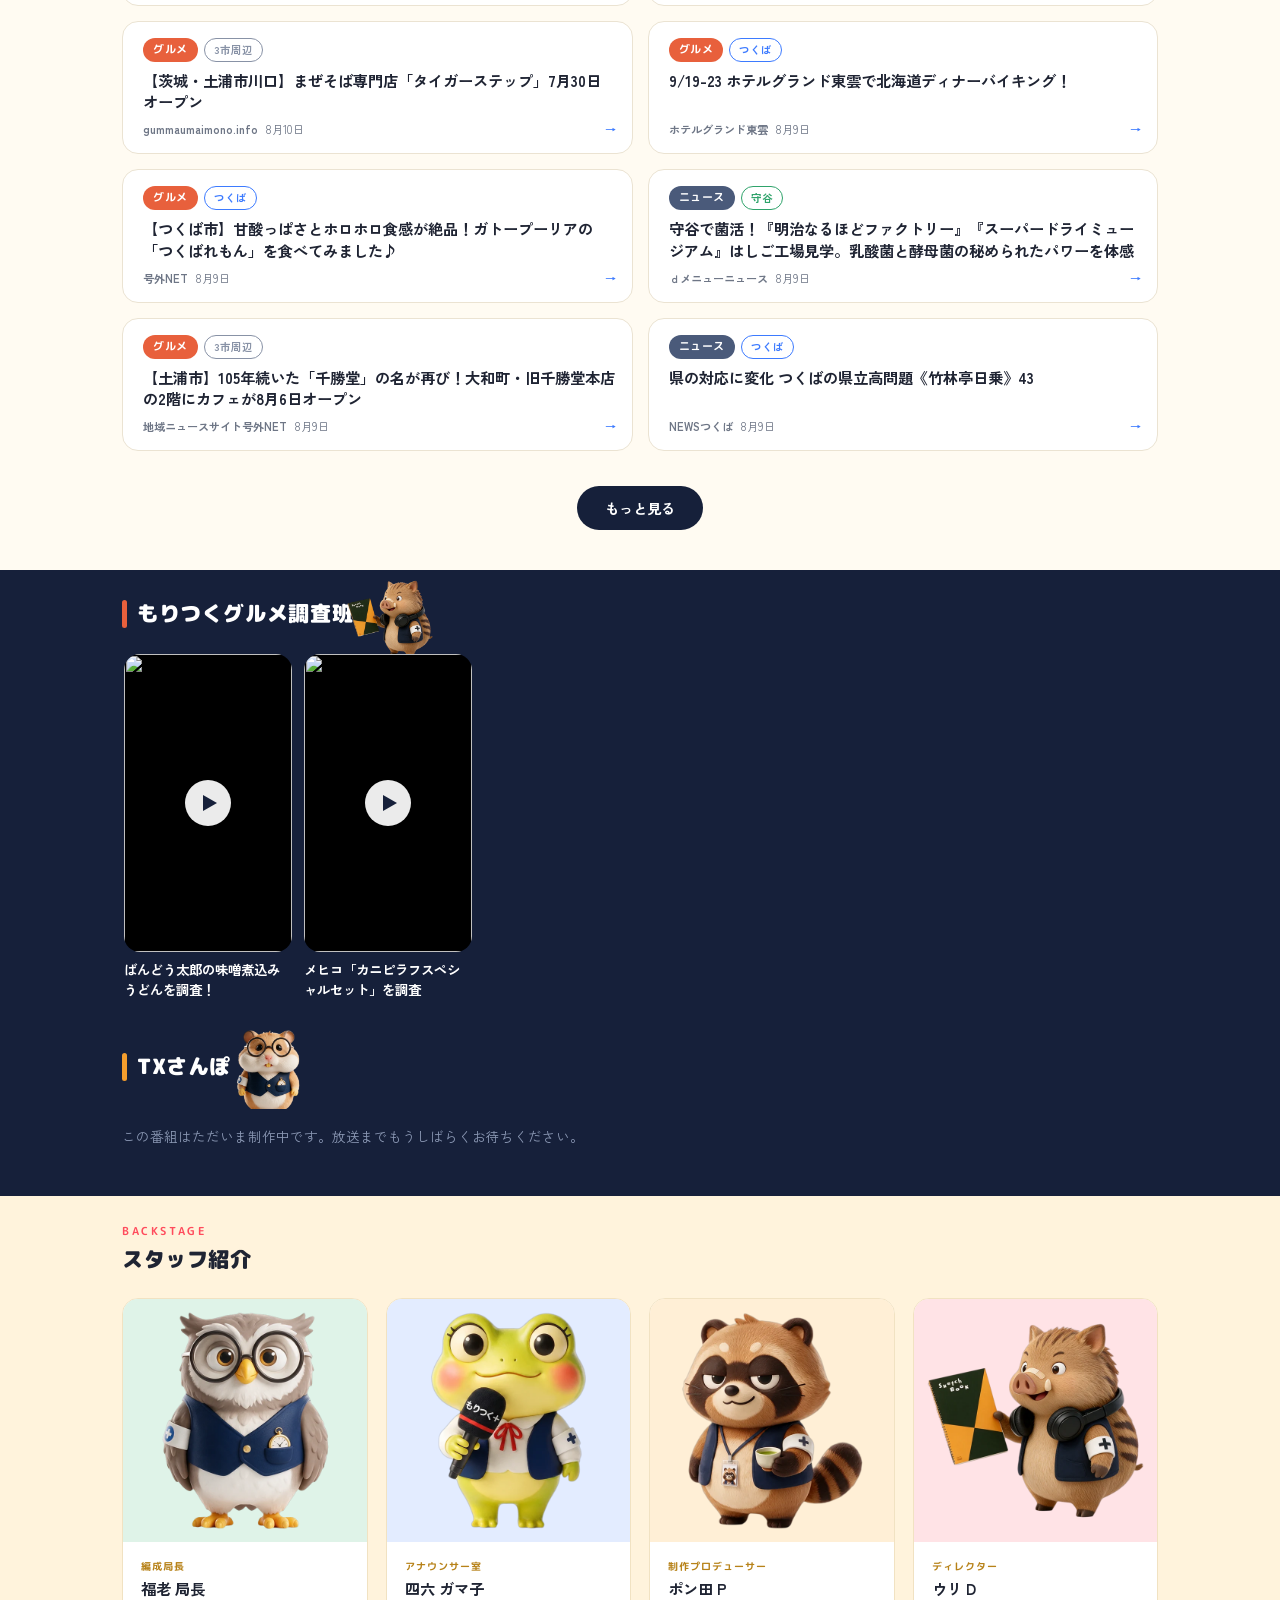
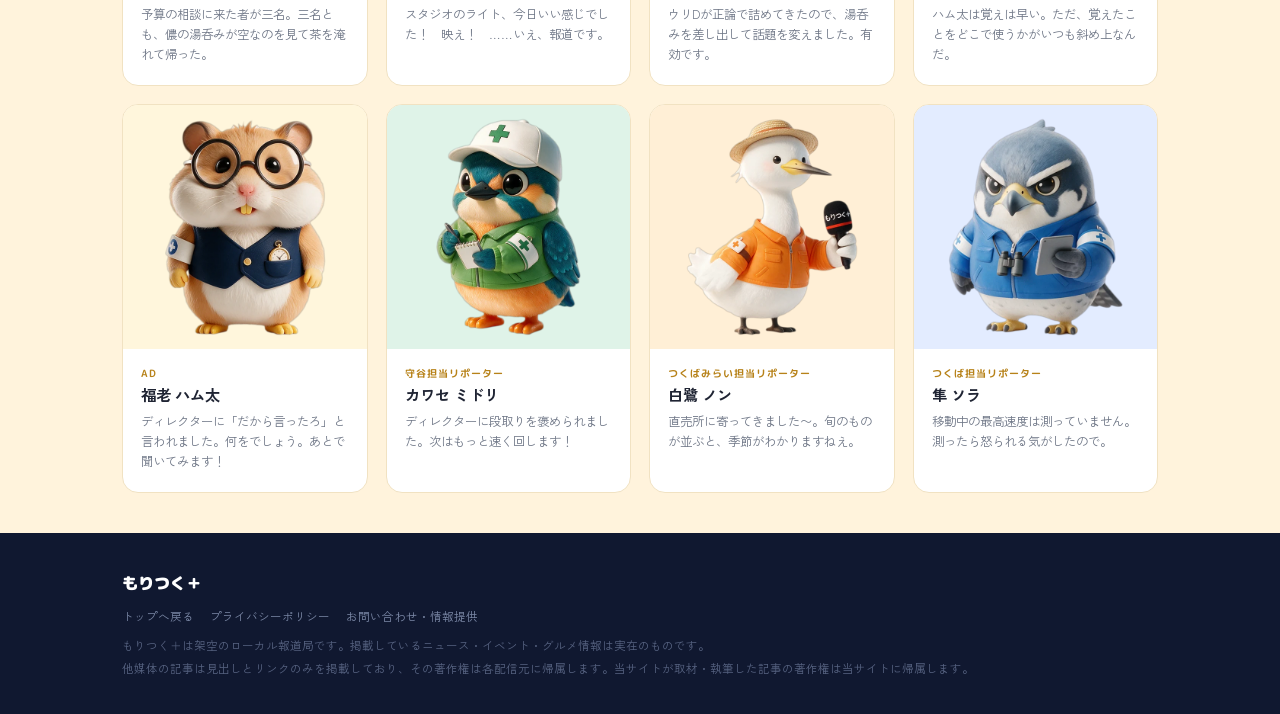
==== commit aecddd4a: "動画サンプル・ヘッダー修正" ====
--- a/index.html
+++ b/index.html
@@ -6,7 +6,7 @@
 <head>
 <meta charset="UTF-8">
 <meta name="viewport" content="width=device-width, initial-scale=1, viewport-fit=cover">
-<title>もりつく＋ | 守谷〜つくばの地域情報を紹介する、まちの報道局</title>
+<title>もりつく＋ | つくば〜守谷周辺の地域情報を紹介する、ローカル報道局</title>
 <meta name="description" content="守谷・つくばみらい・つくば、TX沿線3市のニュース・イベント・グルメをお届けする、まちの報道局。">
 <meta name="theme-color" content="#16203A">
 <link rel="manifest" href="manifest.json">
@@ -27,12 +27,34 @@
      説明は privacy.html の第4章（アクセス解析ツール）と第5章（外部送信）に記載済み。
      ※局内専用ツール（desk / add-article / add-event / add-manga）には入れないこと。
         自分の作業アクセスが数字に混ざってしまうため。 -->
-<script async src="https://www.googletagmanager.com/gtag/js?id=G-9P2HYHM9KE"></script>
 <script>
+(function () {
+  /* 端末ごとのアクセス解析オフスイッチ。
+     ?ga=off を付けて一度開くと、その端末（ブラウザ）では以後カウントされない。
+       例）https://moritsuku.net/?ga=off
+     元に戻すときは ?ga=on を付けて開く。
+       例）https://moritsuku.net/?ga=on
+     スマホのモバイル回線はアクセスのたびにIPが変わり、GA側のIP除外が効かないため、
+     サイト側で覚えておく方式にしている。設定はその端末のブラウザにだけ保存される。 */
+  var off = false;
+  try {
+    var p = new URLSearchParams(location.search).get('ga');
+    if (p === 'off') localStorage.setItem('mk_ga_off', '1');
+    if (p === 'on')  localStorage.removeItem('mk_ga_off');
+    off = localStorage.getItem('mk_ga_off') === '1';
+  } catch (e) { /* localStorageが使えない環境ではそのまま計測する */ }
+  if (off) return;
+
   window.dataLayer = window.dataLayer || [];
-  function gtag(){ dataLayer.push(arguments); }
+  window.gtag = function () { dataLayer.push(arguments); };
   gtag('js', new Date());
   gtag('config', 'G-9P2HYHM9KE');
+
+  var s = document.createElement('script');
+  s.async = true;
+  s.src = 'https://www.googletagmanager.com/gtag/js?id=G-9P2HYHM9KE';
+  document.head.appendChild(s);
+})();
 </script>
 </head>
 <body>
